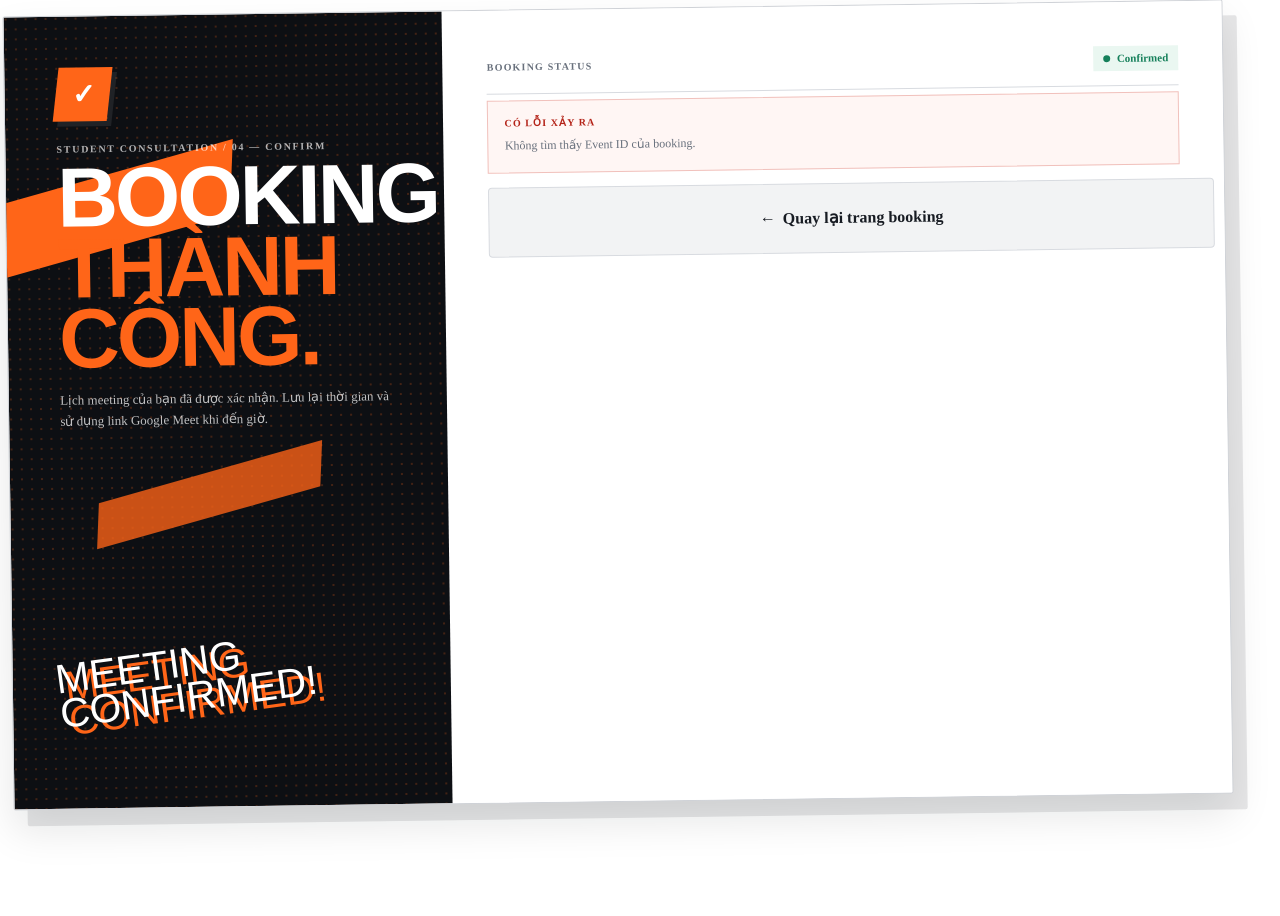
==== booking-success.html @ 271d8b50 "booking-success.html" ====
<!DOCTYPE html>
<html lang="vi">
<head>
  <meta charset="UTF-8">
  <meta name="viewport" content="width=device-width, initial-scale=1.0">
  <title>Booking thành công</title>
  <link rel="stylesheet" href="style_step5_visual_realignment.css">
  <style>
    .success-shell { min-height: 100vh; display:flex; align-items:flex-start; }
    .success-shell .container { width:min(1220px,100%); }
    .success-card-main { position:relative; display:grid; grid-template-columns:minmax(300px,.72fr) minmax(500px,1.28fr); overflow:hidden; border:1px solid #cfd2d7; border-radius:2px; background:#fff; box-shadow:14px 16px 0 rgba(13,15,19,.10),0 20px 40px rgba(13,15,19,.10); transform:rotate(-.8deg); }
    .success-card-main::before { display:none; }
    .success-hero { position:relative; min-height:690px; padding:clamp(34px,4vw,54px); background:radial-gradient(circle at 20% 20%, rgba(255,101,24,.22) 0 1px, transparent 1.5px) 0 0 / 10px 10px, #0d0f13; overflow:hidden; color:#fff; }
    .success-hero::before { content:""; position:absolute; left:-30px; top:160px; width:260px; height:72px; background:#ff6518; transform:rotate(-15deg) skewX(-18deg); box-shadow:120px 300px 0 -14px rgba(255,101,24,.78); }
    .success-hero::after { content:"MEETING\A CONFIRMED!"; position:absolute; left:44px; bottom:92px; white-space:pre; color:#fff; font-family:Impact,Haettenschweiler,"Arial Narrow Bold",Arial,sans-serif; font-size:clamp(30px,3.2vw,45px); line-height:.86; transform:rotate(-7deg); text-shadow:8px 8px 0 #ff6518; }
    .success-hero-inner { position:relative; z-index:3; max-width:420px; }
    .success-mark { width:54px; height:54px; display:grid; place-items:center; margin-bottom:22px; background:#ff6518; color:#fff; font-size:28px; font-weight:900; line-height:1; transform:skewX(-7deg); box-shadow:5px 5px 0 rgba(255,255,255,.08); }
    .success-mark span { transform:skewX(7deg); }
    .success-kicker { margin:0 0 8px; color:rgba(255,255,255,.68); font-size:10px; font-weight:800; letter-spacing:.17em; text-transform:uppercase; }
    .success-title { margin:0; max-width:8ch; color:#fff; font-family:Impact,Haettenschweiler,"Arial Narrow Bold",Arial,sans-serif; font-size:clamp(54px,7.2vw,84px); line-height:.84; font-weight:900; letter-spacing:-.035em; text-transform:uppercase; }
    .success-title strong { color:#ff6518; font-weight:inherit; }
    .success-subtitle { margin:16px 0 0; max-width:330px; color:rgba(255,255,255,.74); font-size:13px; line-height:1.6; }
    .success-body { padding:clamp(26px,4vw,44px); background:#fff; }
    .success-status-row { display:flex; align-items:center; justify-content:space-between; gap:14px; margin-bottom:6px; padding-bottom:14px; border-bottom:1px solid #d8dbe0; }
    .success-status-label { color:#68707c; font-size:10px; font-weight:800; letter-spacing:.12em; text-transform:uppercase; }
    .success-status-badge { display:inline-flex; align-items:center; gap:7px; padding:7px 10px; background:#eaf7f1; color:#16805b; font-size:11px; font-weight:800; line-height:1; }
    .success-status-badge::before { content:""; width:7px; height:7px; border-radius:50%; background:currentColor; }
    .success-grid { display:grid; grid-template-columns:repeat(2,minmax(0,1fr)); gap:10px; }
    .success-info-card { position:relative; min-width:0; padding:16px; border:1px solid #d9dce1; background:#fff; box-shadow:none; }
    .success-info-card::after { content:""; position:absolute; right:0; top:0; width:26px; height:3px; background:#ff6518; transform:skewX(-28deg); transform-origin:top right; }
    .success-info-card.wide { grid-column:1/-1; }
    .success-card-label { margin-bottom:8px; color:#68707c; font-size:10px; font-weight:800; letter-spacing:.11em; text-transform:uppercase; }
    .success-card-value { color:#101217; font-size:15px; font-weight:800; line-height:1.45; }
    .student-info { display:grid; gap:9px; line-height:1.5; }
    .student-info-row { display:grid; grid-template-columns:82px minmax(0,1fr); gap:10px; align-items:start; }
    .student-info-row span { color:#68707c; font-size:12px; }
    .student-info-row strong { min-width:0; color:#171b22; font-size:13px; font-weight:700; overflow-wrap:anywhere; }
    .meet-link-box { margin-top:10px; padding:11px 12px; background:#f2f3f4; border-left:4px solid #ff6518; }
    .meet-link-box a { display:block; color:#101217; font-size:12px; font-weight:700; line-height:1.5; overflow-wrap:anywhere; text-decoration:none; }
    .action-stack { display:grid; grid-template-columns:1.2fr .9fr; gap:8px; margin-top:12px; }
    .secondary-button { width:100%; min-height:44px; display:inline-flex; align-items:center; justify-content:center; gap:7px; padding:12px 16px; border:1px solid #d8dbe0; border-radius:4px; background:#f2f3f4; color:#171b22; font:inherit; font-weight:800; line-height:1.2; text-decoration:none; cursor:pointer; transition:160ms ease; }
    .secondary-button:hover { border-color:#b9c0c9; transform:translateY(-1px); }
    .secondary-button:active { transform:translateY(1px); }
    .button-icon { font-weight:900; }
    .reminder-text { color:#68707c; font-size:12px; line-height:1.65; }
    .loading-panel,.error-panel { margin-bottom:14px; padding:16px; border:1px solid #d8dbe0; background:#f2f3f4; }
    .loading-panel { display:flex; align-items:center; gap:12px; }
    .loading-dot { width:10px; height:10px; flex:0 0 auto; border-radius:50%; background:#ff6518; animation:successPulse 1000ms ease-in-out infinite; }
    @keyframes successPulse { 0%,100% { transform:scale(.75); opacity:.45; } 50% { transform:scale(1); opacity:1; } }
    .error-panel { border-color:#f1c1bc; background:#fff6f4; }
    .error-panel .success-card-label { color:#b42318; }
    .booking-id { margin-top:16px; color:#68707c; font-family:monospace; font-size:10px; line-height:1.5; overflow-wrap:anywhere; }
    .back-link { margin-top:14px; }
    .hidden { display:none !important; }
    @media(max-width:980px){ .success-card-main{grid-template-columns:1fr;transform:none}.success-hero{min-height:300px}.success-hero::after{left:auto;right:34px;bottom:48px} }
    @media(max-width:640px){ .success-hero{min-height:300px;padding:24px}.success-title{font-size:clamp(48px,14vw,66px)}.success-hero::after{left:28px;right:auto;bottom:40px;font-size:27px}.success-body{padding:18px 16px}.success-grid{grid-template-columns:1fr}.success-info-card.wide{grid-column:auto}.action-stack{grid-template-columns:1fr}.student-info-row{grid-template-columns:72px minmax(0,1fr)} }
    @media(prefers-reduced-motion:reduce){.loading-dot,.secondary-button{animation:none;transition:none}}
  </style>
</head>
<body>
  <div class="app success-shell">
    <div class="container">
      <section class="success-card-main">
        <header class="success-hero">
          <div class="success-hero-inner">
            <div class="success-mark" aria-hidden="true"><span>✓</span></div>
            <p class="success-kicker">Student Consultation / 04 — CONFIRM</p>
            <h1 class="success-title">Booking <strong>thành công.</strong></h1>
            <p class="success-subtitle">Lịch meeting của bạn đã được xác nhận. Lưu lại thời gian và sử dụng link Google Meet khi đến giờ.</p>
          </div>
        </header>
        <div class="success-body">
          <div class="success-status-row">
            <div class="success-status-label">Booking Status</div>
            <div class="success-status-badge">Confirmed</div>
          </div>
          <div id="loadingState" class="loading-panel">
            <div class="loading-dot" aria-hidden="true"></div>
            <div><div class="success-card-label">Booking</div><div class="success-card-value">Đang tải thông tin...</div></div>
          </div>
          <div id="bookingContent" class="success-grid hidden">
            <div class="success-info-card wide">
              <div class="success-card-label">01 — Lịch meeting</div>
              <div id="bookingSlot" class="success-card-value">—</div>
            </div>
            <div class="success-info-card">
              <div class="success-card-label">02 — Thông tin sinh viên</div>
              <div class="student-info">
                <div class="student-info-row"><span>Họ và tên</span><strong id="studentName"></strong></div>
                <div class="student-info-row"><span>MSSV</span><strong id="studentMssv"></strong></div>
                <div class="student-info-row"><span>Nội dung</span><strong id="studentTopic"></strong></div>
              </div>
            </div>
            <div id="meetSummary" class="success-info-card">
              <div class="success-card-label">03 — Google Meet</div>
              <div class="meet-link-box"><a id="meetLink" href="#" target="_blank" rel="noopener noreferrer">Đang tải...</a></div>
              <div class="action-stack">
                <a id="joinMeetButton" href="#" target="_blank" rel="noopener noreferrer" class="confirm-button" style="text-decoration:none;"><span class="button-icon">↗</span>Join Google Meet</a>
                <button id="copyMeetButton" type="button" class="secondary-button"><span class="button-icon">⧉</span>Copy Meet Link</button>
              </div>
            </div>
            <div id="calendarSummary" class="success-info-card wide">
              <div class="success-card-label">04 — Google Calendar</div>
              <div class="reminder-text">Thêm lịch vào Google Calendar để dễ kiểm tra lại thời gian meeting.</div>
              <div class="action-stack">
                <a id="addCalendarButton" href="#" target="_blank" rel="noopener noreferrer" class="confirm-button" style="text-decoration:none;"><span class="button-icon">+</span>Add to Google Calendar</a>
                <a id="openCalendarButton" href="#" target="_blank" rel="noopener noreferrer" class="secondary-button"><span class="button-icon">↗</span>Open Calendar Event</a>
              </div>
            </div>
            <div id="reminderSummary" class="success-info-card wide">
              <div class="success-card-label">05 — Lưu ý</div>
              <div class="reminder-text">Bạn không cần tham gia Google Meet ngay lúc này. Hãy lưu lại link Meet và sử dụng link này khi đến giờ meeting.</div>
            </div>
            <div id="bookingIdText" class="booking-id"></div>
          </div>
          <div id="errorSummary" class="error-panel hidden">
            <div class="success-card-label">Có lỗi xảy ra</div>
            <div id="errorMessage" class="reminder-text">Không thể tải thông tin booking.</div>
          </div>
          <div class="back-link"><a href="./" class="secondary-button"><span class="button-icon">←</span>Quay lại trang booking</a></div>
        </div>
      </section>
    </div>
  </div>

  <script>

    /* =====================================================
       CONFIG
       ===================================================== */

    const API_URL =
      'https://script.google.com/macros/s/AKfycbwDbTkT5KzUkp9tglbKZV9uu0iyZzepXNM6LFQR53ieEiGIY-IdP8yYOUMmxkbWn6EF/exec';


    /* =====================================================
       DOM
       ===================================================== */

    const loadingState =
      document.getElementById(
        'loadingState'
      );

    const bookingContent =
      document.getElementById(
        'bookingContent'
      );

    const bookingSlot =
      document.getElementById(
        'bookingSlot'
      );

    const studentName =
      document.getElementById(
        'studentName'
      );

    const studentMssv =
      document.getElementById(
        'studentMssv'
      );

    const studentTopic =
      document.getElementById(
        'studentTopic'
      );

    const meetSummary =
      document.getElementById(
        'meetSummary'
      );

    const meetLink =
      document.getElementById(
        'meetLink'
      );

    const joinMeetButton =
      document.getElementById(
        'joinMeetButton'
      );

    const copyMeetButton =
      document.getElementById(
        'copyMeetButton'
      );

    const calendarSummary =
      document.getElementById(
        'calendarSummary'
      );

    const addCalendarButton =
      document.getElementById(
        'addCalendarButton'
      );

    const openCalendarButton =
      document.getElementById(
        'openCalendarButton'
      );

    const reminderSummary =
      document.getElementById(
        'reminderSummary'
      );

    const bookingIdText =
      document.getElementById(
        'bookingIdText'
      );

    const errorSummary =
      document.getElementById(
        'errorSummary'
      );

    const errorMessage =
      document.getElementById(
        'errorMessage'
      );


    /* =====================================================
       URL PARAMS
       ===================================================== */

    const params =
      new URLSearchParams(
        window.location.search
      );

    const status =
      params.get('status');

    const eventId =
      params.get('eventId');


    /* =====================================================
       CALENDAR URL
       ===================================================== */

    function createCalendarDateRange(
      dateString,
      timeString
    ) {

      const timeMatch =
        String(timeString || '').match(
          /(\d{1,2}):(\d{2})\s*[–-]\s*(\d{1,2}):(\d{2})/
        );


      if (
        !dateString ||
        !timeMatch
      ) {

        return '';

      }


      const startHour =
        String(
          timeMatch[1]
        ).padStart(2, '0');

      const startMinute =
        String(
          timeMatch[2]
        ).padStart(2, '0');

      const endHour =
        String(
          timeMatch[3]
        ).padStart(2, '0');

      const endMinute =
        String(
          timeMatch[4]
        ).padStart(2, '0');

      const date =
        String(dateString)
          .replace(
            /-/g,
            ''
          );


      return (
        date +
        'T' +
        startHour +
        startMinute +
        '00/' +
        date +
        'T' +
        endHour +
        endMinute +
        '00'
      );

    }


    function createGoogleCalendarUrl(
      data
    ) {

      const dateRange =
        createCalendarDateRange(
          data.date,
          data.time
        );


      if (!dateRange) {

        return '';

      }


      const details =
        [
          `Sinh viên: ${data.student || ''}`,
          `MSSV: ${data.mssv || ''}`,
          `Nội dung: ${data.topic || ''}`,
          '',
          `Google Meet: ${data.meetLink || ''}`
        ].join('\n');


      const calendarParams =
        new URLSearchParams({

          action:
            'TEMPLATE',

          text:
            `Student Meeting – ${data.student || ''}`,

          dates:
            dateRange,

          details:
            details,

          ctz:
            'Asia/Ho_Chi_Minh'

        });


      return (
        'https://calendar.google.com/calendar/render?' +
        calendarParams.toString()
      );

    }


    /* =====================================================
       ERROR
       ===================================================== */

    function showError(
      message
    ) {

      loadingState.classList.add(
        'hidden'
      );

      bookingContent.classList.add(
        'hidden'
      );

      errorSummary.classList.remove(
        'hidden'
      );

      errorMessage.textContent =
        message ||
        'Không thể tải thông tin booking.';

    }


    /* =====================================================
       COPY LINK
       ===================================================== */

    copyMeetButton.addEventListener(
      'click',
      async function () {

        const url =
          meetLink.href;


        if (
          !url ||
          url === '#'
        ) {

          return;

        }


        try {

          await navigator.clipboard.writeText(
            url
          );

        } catch (error) {

          const tempInput =
            document.createElement(
              'textarea'
            );

          tempInput.value =
            url;

          document.body.appendChild(
            tempInput
          );

          tempInput.select();

          document.execCommand(
            'copy'
          );

          tempInput.remove();

        }


        copyMeetButton.innerHTML =
          '<span class="button-icon">✓</span> Copied';


        setTimeout(
          function () {

            copyMeetButton.innerHTML =
              '<span class="button-icon">⧉</span> Copy Meet Link';

          },
          1800
        );

      }
    );


    /* =====================================================
       API CALLBACK
       ===================================================== */

    window.handleBooking =
      function (data) {

        if (
          !data ||
          !data.success
        ) {

          showError(
            data &&
            data.error
              ? data.error
              : 'Không tìm thấy booking.'
          );

          return;

        }


        /* -------------------------------------------------
           BOOKING
           ------------------------------------------------- */

        bookingSlot.textContent =
          `${data.displayDate} — ${data.time}`;


        /* -------------------------------------------------
           STUDENT
           ------------------------------------------------- */

        studentName.textContent =
          data.student || '—';

        studentMssv.textContent =
          data.mssv || '—';

        studentTopic.textContent =
          data.topic ||
          'Chưa cung cấp';


        /* -------------------------------------------------
           BOOKING ID
           ------------------------------------------------- */

        if (data.eventId) {

          bookingIdText.textContent =
            `Event ID: ${data.eventId}`;

        }


        /* -------------------------------------------------
           MEET
           ------------------------------------------------- */

        if (data.meetLink) {

          meetLink.href =
            data.meetLink;

          meetLink.textContent =
            data.meetLink;

          joinMeetButton.href =
            data.meetLink;

          meetSummary.classList.remove(
            'hidden'
          );

        } else {

          meetSummary.classList.add(
            'hidden'
          );

        }


        /* -------------------------------------------------
           CALENDAR
           ------------------------------------------------- */

        const addCalendarUrl =
          createGoogleCalendarUrl(
            data
          );


        if (addCalendarUrl) {

          addCalendarButton.href =
            addCalendarUrl;

        } else {

          addCalendarButton.classList.add(
            'hidden'
          );

        }


        if (data.calendarLink) {

          openCalendarButton.href =
            data.calendarLink;

        } else {

          openCalendarButton.classList.add(
            'hidden'
          );

        }


        /* -------------------------------------------------
           SHOW CONTENT
           ------------------------------------------------- */

        loadingState.classList.add(
          'hidden'
        );

        bookingContent.classList.remove(
          'hidden'
        );

        reminderSummary.classList.remove(
          'hidden'
        );

      };


    /* =====================================================
       LOAD BOOKING
       ===================================================== */

    function loadBooking() {

      if (
        status === 'error'
      ) {

        showError(
          params.get('message') ||
          'Booking không thành công.'
        );

        return;

      }


      if (!eventId) {

        showError(
          'Không tìm thấy Event ID của booking.'
        );

        return;

      }


      const script =
        document.createElement(
          'script'
        );


      const callbackName =
        'handleBooking';


      script.src =
        API_URL +
        '?action=booking' +
        '&eventId=' +
        encodeURIComponent(
          eventId
        ) +
        '&callback=' +
        callbackName +
        '&t=' +
        Date.now();


      script.onerror =
        function () {

          showError(
            'Không thể kết nối tới hệ thống booking.'
          );

        };


      document.body.appendChild(
        script
      );

    }


    /* =====================================================
       START
       ===================================================== */

    loadBooking();

  </script>

</body>


</body>
</html>
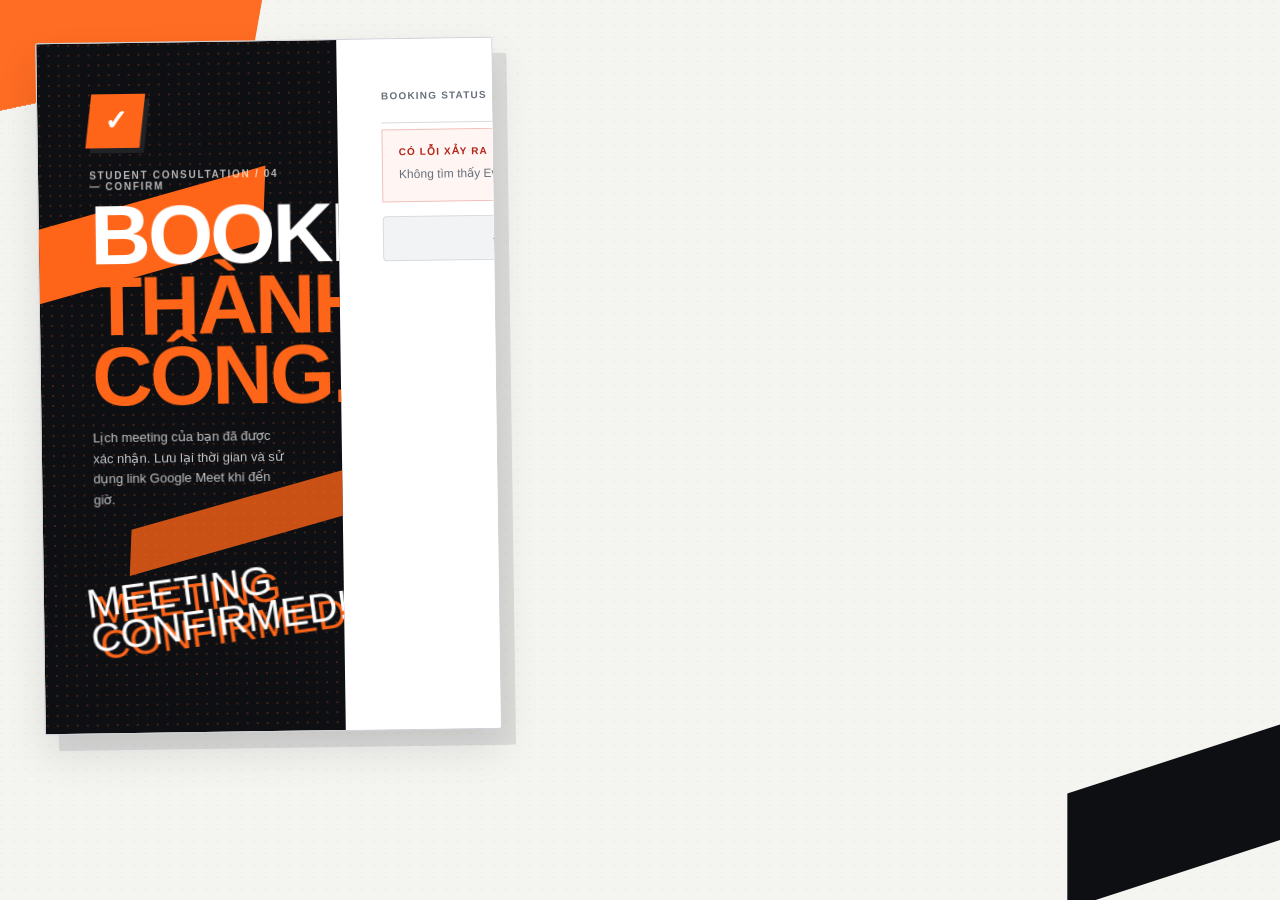
==== commit cc8ad98f: "booking-success.html" ====
--- a/booking-success.html
+++ b/booking-success.html
@@ -4,7 +4,7 @@
   <meta charset="UTF-8">
   <meta name="viewport" content="width=device-width, initial-scale=1.0">
   <title>Booking thành công</title>
-  <link rel="stylesheet" href="style_step5_visual_realignment.css">
+  <link rel="stylesheet" href="./css/style.css">
   <style>
     .success-shell { min-height: 100vh; display:flex; align-items:flex-start; }
     .success-shell .container { width:min(1220px,100%); }
--- a/css/style.css
+++ b/css/style.css
@@ -0,0 +1,2483 @@
+* {
+  box-sizing: border-box;
+}
+
+:root {
+  --bg: #f4f4f1;
+  --surface: #ffffff;
+  --surface-soft: #f0f1f2;
+  --text: #171b22;
+  --text-strong: #111318;
+  --muted: #68707c;
+  --border: #dfe3e8;
+  --border-strong: #b9c0c9;
+  --primary: #f36f21;
+  --primary-dark: #d95b12;
+  --primary-soft: #fff1e7;
+  --success: #16805b;
+  --danger: #b42318;
+  --radius-sm: 8px;
+  --radius-md: 12px;
+  --radius-lg: 16px;
+  --shadow-sm: 0 2px 10px rgba(17, 19, 24, 0.05);
+}
+
+html {
+  min-width: 320px;
+  scroll-behavior: smooth;
+}
+
+body {
+  margin: 0;
+  min-width: 320px;
+  font-family: Arial, Helvetica, sans-serif;
+  background: var(--bg);
+  color: var(--text);
+  -webkit-font-smoothing: antialiased;
+  text-rendering: optimizeLegibility;
+}
+
+button,
+input,
+textarea {
+  font: inherit;
+}
+
+button,
+a {
+  -webkit-tap-highlight-color: transparent;
+}
+
+.app {
+  min-height: 100vh;
+  padding: clamp(28px, 5vw, 56px) 20px;
+}
+
+.container {
+  width: min(760px, 100%);
+  margin: 0 auto;
+}
+
+.header {
+  margin-bottom: 28px;
+}
+
+.eyebrow {
+  display: inline-flex;
+  align-items: center;
+  gap: 8px;
+  margin-bottom: 8px;
+  font-size: 11px;
+  font-weight: 800;
+  letter-spacing: 0.14em;
+  line-height: 1.2;
+  text-transform: uppercase;
+  color: var(--muted);
+}
+
+.eyebrow::before {
+  content: "";
+  width: 7px;
+  height: 7px;
+  display: inline-block;
+  background: var(--primary);
+}
+
+.title {
+  margin: 0;
+  max-width: 12ch;
+  font-size: clamp(32px, 5vw, 48px);
+  line-height: 0.98;
+  font-weight: 850;
+  letter-spacing: -0.035em;
+  color: var(--text-strong);
+}
+
+.subtitle {
+  margin: 12px 0 0;
+  max-width: 680px;
+  color: var(--muted);
+  font-size: clamp(14px, 2vw, 16px);
+  line-height: 1.55;
+}
+
+.loading,
+.error,
+.empty {
+  color: var(--muted);
+}
+
+#status:not(.hidden) {
+  margin-bottom: 14px;
+  font-size: 14px;
+  font-weight: 650;
+}
+
+#error,
+.error {
+  color: var(--danger);
+}
+
+.section {
+  position: relative;
+  background: var(--surface);
+  border: 1px solid var(--border);
+  border-radius: var(--radius-lg);
+  padding: clamp(18px, 3vw, 24px);
+  margin-bottom: 14px;
+  box-shadow: var(--shadow-sm);
+  overflow: hidden;
+}
+
+.section::after {
+  content: "";
+  position: absolute;
+  top: 0;
+  right: 0;
+  width: 54px;
+  height: 4px;
+  background: var(--primary);
+  transform: skewX(-28deg);
+  transform-origin: top right;
+}
+
+.section-label {
+  margin-bottom: 14px;
+  font-size: 12px;
+  font-weight: 800;
+  line-height: 1.2;
+  text-transform: uppercase;
+  letter-spacing: 0.1em;
+  color: var(--text-strong);
+}
+
+.options {
+  display: flex;
+  flex-wrap: wrap;
+  gap: 8px;
+}
+
+.option {
+  min-height: 44px;
+  border: 1px solid var(--border);
+  background: var(--surface);
+  color: var(--text);
+  border-radius: var(--radius-sm);
+  padding: 10px 14px;
+  cursor: pointer;
+  font-size: 14px;
+  font-weight: 650;
+  line-height: 1.2;
+  transition: 160ms ease;
+}
+
+.option:hover:not(:disabled),
+.date-card:hover,
+.time-card:hover {
+  border-color: var(--primary);
+  transform: translateY(-1px);
+}
+
+.option.active,
+.date-card.active {
+  background: var(--primary);
+  color: #fff;
+  border-color: var(--primary);
+  box-shadow: 3px 3px 0 rgba(17, 19, 24, 0.18);
+}
+
+.option.active:hover,
+.date-card.active:hover {
+  background: var(--primary-dark);
+  color: #fff;
+}
+
+.option:disabled {
+  opacity: 0.35;
+  cursor: not-allowed;
+}
+
+.dates {
+  display: grid;
+  grid-template-columns: repeat(auto-fit, minmax(92px, 1fr));
+  gap: 8px;
+}
+
+.date-card {
+  min-height: 88px;
+  width: 100%;
+  border: 1px solid var(--border);
+  background: var(--surface);
+  color: var(--text);
+  border-radius: var(--radius-md);
+  padding: 13px 10px;
+  cursor: pointer;
+  text-align: center;
+  transition: 160ms ease;
+}
+
+.date-number {
+  font-size: 24px;
+  font-weight: 850;
+  line-height: 1;
+}
+
+.date-month {
+  margin-top: 6px;
+  font-size: 11px;
+  line-height: 1.2;
+  opacity: 0.72;
+}
+
+.times {
+  display: grid;
+  gap: 8px;
+}
+
+.time-card {
+  width: 100%;
+  min-height: 70px;
+  display: flex;
+  align-items: center;
+  justify-content: space-between;
+  gap: 16px;
+  text-align: left;
+  border: 1px solid var(--border);
+  background: var(--surface);
+  color: var(--text);
+  border-radius: var(--radius-md);
+  padding: 14px 16px;
+  cursor: pointer;
+  transition: 160ms ease;
+}
+
+.time-card.active {
+  border-color: var(--primary);
+  background: var(--primary-soft);
+  box-shadow: inset 4px 0 0 var(--primary);
+}
+
+.time-label {
+  font-size: 15px;
+  font-weight: 800;
+}
+
+.time-status {
+  margin-top: 4px;
+  font-size: 12px;
+  color: var(--success);
+  font-weight: 650;
+}
+
+.time-card.active .time-status {
+  color: var(--primary-dark);
+}
+
+.summary {
+  position: relative;
+  background: var(--surface-soft);
+  border: 1px solid transparent;
+  border-radius: var(--radius-md);
+  padding: 14px 16px;
+  margin-bottom: 10px;
+}
+
+.summary:last-child {
+  margin-bottom: 0;
+}
+
+.summary-title {
+  margin-bottom: 5px;
+  font-size: 11px;
+  font-weight: 750;
+  letter-spacing: 0.06em;
+  text-transform: uppercase;
+  color: var(--muted);
+}
+
+.summary-value {
+  font-weight: 800;
+  color: var(--text-strong);
+}
+
+.form-group {
+  margin-bottom: 18px;
+}
+
+.form-group:last-child {
+  margin-bottom: 0;
+}
+
+.form-group label {
+  display: block;
+  margin-bottom: 8px;
+  font-size: 13px;
+  font-weight: 750;
+  color: var(--text-strong);
+}
+
+.form-group input,
+.form-group textarea {
+  width: 100%;
+  border: 1px solid var(--border);
+  background: #fff;
+  color: var(--text);
+  border-radius: var(--radius-md);
+  padding: 13px 14px;
+  font: inherit;
+  line-height: 1.45;
+  outline: none;
+  transition: 160ms ease;
+}
+
+.form-group input:hover,
+.form-group textarea:hover {
+  border-color: var(--border-strong);
+}
+
+.form-group input:focus,
+.form-group textarea:focus {
+  border-color: var(--primary);
+  box-shadow: 0 0 0 3px rgba(243, 111, 33, 0.12);
+}
+
+.form-group input::placeholder,
+.form-group textarea::placeholder {
+  color: #9aa1ac;
+}
+
+.form-group textarea {
+  resize: vertical;
+  min-height: 110px;
+}
+
+.field-error {
+  min-height: 18px;
+  margin-top: 5px;
+  font-size: 12px;
+  line-height: 1.4;
+  color: var(--danger);
+}
+
+.confirm-button {
+  width: 100%;
+  min-height: 48px;
+  display: inline-flex;
+  align-items: center;
+  justify-content: center;
+  gap: 8px;
+  border: 0;
+  border-radius: var(--radius-sm);
+  padding: 13px 18px;
+  background: var(--primary);
+  color: #fff;
+  font-weight: 800;
+  line-height: 1.2;
+  cursor: pointer;
+  box-shadow: 3px 3px 0 rgba(17, 19, 24, 0.18);
+  transition: 160ms ease;
+}
+
+.confirm-button:hover:not(:disabled) {
+  background: var(--primary-dark);
+  transform: translate(-1px, -1px);
+  box-shadow: 5px 5px 0 rgba(17, 19, 24, 0.18);
+}
+
+.confirm-button:active:not(:disabled) {
+  transform: translate(1px, 1px);
+  box-shadow: 1px 1px 0 rgba(17, 19, 24, 0.18);
+}
+
+.confirm-button:disabled {
+  opacity: 0.38;
+  cursor: not-allowed;
+  box-shadow: none;
+}
+
+.form-message {
+  margin-top: 10px;
+  font-size: 12px;
+  line-height: 1.5;
+  color: var(--muted);
+}
+
+.hidden {
+  display: none !important;
+}
+
+.option:focus-visible,
+.date-card:focus-visible,
+.time-card:focus-visible,
+.confirm-button:focus-visible {
+  outline: 3px solid rgba(243, 111, 33, 0.24);
+  outline-offset: 2px;
+}
+
+@media (max-width: 760px) {
+  .app {
+    padding: 28px 16px 40px;
+  }
+
+  .container {
+    width: min(100%, 680px);
+  }
+
+  .header {
+    margin-bottom: 22px;
+  }
+
+  .section::after {
+    width: 42px;
+  }
+
+  .options {
+    gap: 7px;
+  }
+
+  .option {
+    min-height: 42px;
+    padding: 10px 13px;
+  }
+}
+
+@media (max-width: 600px) {
+  .app {
+    padding: 22px 12px 32px;
+  }
+
+  .header {
+    margin-bottom: 18px;
+  }
+
+  .eyebrow {
+    font-size: 10px;
+    letter-spacing: 0.12em;
+  }
+
+  .title {
+    max-width: 11ch;
+    font-size: clamp(30px, 10vw, 38px);
+    line-height: 0.96;
+  }
+
+  .subtitle {
+    margin-top: 10px;
+    font-size: 14px;
+  }
+
+  .section {
+    padding: 16px;
+    border-radius: 14px;
+  }
+
+  .section-label {
+    margin-bottom: 12px;
+    font-size: 11px;
+  }
+
+  .option {
+    min-height: 42px;
+    padding: 10px 12px;
+    font-size: 13px;
+  }
+
+  .dates {
+    grid-template-columns: repeat(auto-fit, minmax(82px, 1fr));
+    gap: 7px;
+  }
+
+  .date-card {
+    min-height: 82px;
+    padding: 12px 8px;
+  }
+
+  .date-number {
+    font-size: 22px;
+  }
+
+  .time-card {
+    min-height: 66px;
+    padding: 13px 14px;
+  }
+
+  .time-label {
+    font-size: 14px;
+  }
+
+  .time-status {
+    font-size: 11px;
+  }
+
+  .summary {
+    padding: 13px 14px;
+  }
+
+  .form-group {
+    margin-bottom: 16px;
+  }
+
+  .form-group input,
+  .form-group textarea {
+    padding: 12px 13px;
+    font-size: 14px;
+  }
+
+  .confirm-button {
+    min-height: 46px;
+    padding: 12px 14px;
+    font-size: 14px;
+  }
+}
+
+@media (max-width: 380px) {
+  .app {
+    padding: 18px 10px 28px;
+  }
+
+  .section {
+    padding: 14px;
+  }
+
+  .option {
+    width: 100%;
+    min-width: 0;
+  }
+
+  .dates {
+    grid-template-columns: repeat(2, minmax(0, 1fr));
+  }
+
+  .title {
+    font-size: 31px;
+  }
+}
+
+@media (prefers-reduced-motion: reduce) {
+  *,
+  *::before,
+  *::after {
+    scroll-behavior: auto !important;
+    transition: none !important;
+  }
+}
+
+
+/* =========================================================
+   STEP 2 — INDEX PAGE LAYOUT
+   ========================================================= */
+
+.header {
+  position: relative;
+  display: flex;
+  flex-direction: column;
+  justify-content: space-between;
+  min-height: 250px;
+  margin-bottom: 14px;
+  padding: clamp(26px, 5vw, 42px);
+  border-radius: var(--radius-lg);
+  background: #111318;
+  color: #ffffff;
+  overflow: hidden;
+  box-shadow: var(--shadow-sm);
+}
+
+.header::before {
+  content: "";
+  position: absolute;
+  inset: auto -40px -70px auto;
+  width: 240px;
+  height: 180px;
+  background: var(--primary);
+  clip-path: polygon(35% 0, 100% 0, 100% 100%, 0 100%);
+  opacity: 0.96;
+}
+
+.header::after {
+  content: "";
+  position: absolute;
+  top: 18px;
+  right: 18px;
+  width: 80px;
+  height: 8px;
+  background: var(--primary);
+  transform: skewX(-28deg);
+}
+
+.header-main,
+.header-meta {
+  position: relative;
+  z-index: 1;
+}
+
+.header .eyebrow {
+  color: #b8bec8;
+}
+
+.header .eyebrow::before {
+  background: var(--primary);
+}
+
+.header .title {
+  max-width: 8ch;
+  margin-top: 8px;
+  color: #ffffff;
+  font-size: clamp(46px, 8vw, 80px);
+  line-height: 0.88;
+  letter-spacing: -0.05em;
+  text-transform: uppercase;
+}
+
+.header .title span {
+  color: var(--primary);
+}
+
+.header .subtitle {
+  max-width: 610px;
+  margin-top: 18px;
+  color: #d9dde3;
+}
+
+.header-meta {
+  display: flex;
+  flex-wrap: wrap;
+  gap: 8px 18px;
+  margin-top: 26px;
+  padding-top: 15px;
+  border-top: 1px solid rgba(255, 255, 255, 0.16);
+  color: #9ea5b0;
+  font-size: 10px;
+  font-weight: 800;
+  letter-spacing: 0.11em;
+}
+
+.status-bar {
+  min-height: 28px;
+  display: flex;
+  align-items: center;
+  margin: 0 2px 12px;
+  padding: 0 2px;
+}
+
+.status-message {
+  color: var(--muted);
+  font-size: 12px;
+  font-weight: 650;
+}
+
+.booking-flow {
+  display: grid;
+  gap: 12px;
+}
+
+.section {
+  margin-bottom: 0;
+}
+
+.section-heading {
+  display: flex;
+  align-items: flex-start;
+  gap: 13px;
+  margin-bottom: 17px;
+}
+
+.section-number {
+  flex: 0 0 auto;
+  min-width: 46px;
+  height: 46px;
+  display: inline-flex;
+  align-items: center;
+  justify-content: center;
+  background: #111318;
+  color: var(--primary);
+  font-size: 14px;
+  font-weight: 900;
+  line-height: 1;
+  border-radius: 6px;
+}
+
+.section-label {
+  margin-bottom: 3px;
+}
+
+.section-helper {
+  color: var(--muted);
+  font-size: 12px;
+  line-height: 1.45;
+}
+
+.summary-section {
+  background: #111318;
+  border-color: #111318;
+  color: #ffffff;
+}
+
+.summary-section .section-number {
+  background: var(--primary);
+  color: #ffffff;
+}
+
+.summary-section .section-label,
+.summary-section .section-helper {
+  color: #ffffff;
+}
+
+.summary-section .section-helper {
+  opacity: 0.7;
+}
+
+.summary-highlight {
+  background: #23262d;
+  color: #ffffff;
+  border-color: rgba(255, 255, 255, 0.08);
+}
+
+.summary-highlight .summary-title {
+  color: #aab0ba;
+}
+
+.summary-highlight .summary-value {
+  color: #ffffff;
+}
+
+.form-group + .form-group {
+  margin-top: 2px;
+}
+
+.confirm-button span {
+  font-size: 18px;
+  line-height: 1;
+}
+
+.page-footer {
+  display: flex;
+  align-items: center;
+  justify-content: space-between;
+  gap: 12px;
+  padding: 14px 2px 0;
+  color: #8c939d;
+  font-size: 10px;
+  font-weight: 750;
+  letter-spacing: 0.08em;
+  text-transform: uppercase;
+}
+
+@media (min-width: 900px) {
+
+  .app {
+    padding:
+      clamp(38px, 5vw, 64px)
+      24px;
+  }
+
+  .container {
+    width:
+      min(880px, 100%);
+  }
+
+  .booking-flow {
+    gap: 14px;
+  }
+
+  .section {
+    padding:
+      26px 28px;
+  }
+
+}
+
+@media (max-width: 600px) {
+
+  .header {
+    min-height: 220px;
+    padding: 22px 20px 20px;
+  }
+
+  .header::before {
+    width: 150px;
+    height: 120px;
+    right: -30px;
+    bottom: -48px;
+  }
+
+  .header::after {
+    top: 14px;
+    right: 14px;
+    width: 52px;
+    height: 6px;
+  }
+
+  .header .title {
+    font-size: clamp(44px, 15vw, 60px);
+  }
+
+  .header .subtitle {
+    max-width: 92%;
+    margin-top: 14px;
+  }
+
+  .header-meta {
+    gap: 7px 12px;
+    margin-top: 20px;
+    padding-top: 12px;
+    font-size: 8px;
+  }
+
+  .status-bar {
+    margin-bottom: 10px;
+  }
+
+  .section-heading {
+    gap: 10px;
+    margin-bottom: 14px;
+  }
+
+  .section-number {
+    min-width: 40px;
+    height: 40px;
+    font-size: 12px;
+  }
+
+  .section-helper {
+    font-size: 11px;
+  }
+
+  .page-footer {
+    flex-direction: column;
+    align-items: flex-start;
+    padding-top: 10px;
+  }
+
+}
+
+@media (max-width: 380px) {
+
+  .header {
+    padding:
+      20px 16px;
+  }
+
+  .header .title {
+    font-size: 43px;
+  }
+
+  .section-heading {
+    gap: 8px;
+  }
+
+  .section-number {
+    min-width: 36px;
+    height: 36px;
+  }
+
+}
+
+/* =========================================================
+   STEP 3 — COMPONENT POLISH
+   Keep HTML + JS structure unchanged.
+   ========================================================= */
+
+:root {
+  --shadow-card: 0 2px 0 rgba(17, 19, 24, 0.05), 0 10px 24px rgba(17, 19, 24, 0.04);
+  --shadow-active: 4px 4px 0 rgba(17, 19, 24, 0.16);
+  --shadow-button: 4px 4px 0 #111318;
+}
+
+/* ---------- STATUS ---------- */
+
+.status-bar {
+  min-height: 32px;
+}
+
+#status:not(.hidden) {
+  display: inline-flex;
+  align-items: center;
+  min-height: 28px;
+  padding: 5px 10px;
+  border: 1px solid var(--border);
+  border-radius: 999px;
+  background: var(--surface);
+  color: var(--muted);
+  font-size: 11px;
+  font-weight: 800;
+  letter-spacing: 0.02em;
+}
+
+#status:not(.hidden)::before {
+  content: "";
+  width: 6px;
+  height: 6px;
+  margin-right: 7px;
+  border-radius: 50%;
+  background: var(--primary);
+  box-shadow: 0 0 0 3px var(--primary-soft);
+}
+
+#error:not(.hidden) {
+  display: inline-flex;
+  align-items: center;
+  min-height: 28px;
+  margin-left: 8px;
+  padding: 5px 10px;
+  border: 1px solid rgba(180, 35, 24, 0.20);
+  border-radius: 999px;
+  background: #fff5f4;
+  font-size: 11px;
+  font-weight: 750;
+}
+
+/* ---------- SECTION ---------- */
+
+.section {
+  box-shadow: var(--shadow-card);
+  transition: border-color 180ms ease, box-shadow 180ms ease, transform 180ms ease;
+}
+
+.section:hover {
+  border-color: #d5d9de;
+}
+
+.section::after {
+  width: 62px;
+  height: 5px;
+}
+
+.section-heading {
+  position: relative;
+}
+
+.section-number {
+  position: relative;
+  border-radius: 4px;
+  box-shadow: 3px 3px 0 rgba(17, 19, 24, 0.10);
+}
+
+.section-number::after {
+  content: "";
+  position: absolute;
+  right: -4px;
+  bottom: -4px;
+  width: 8px;
+  height: 8px;
+  background: var(--primary);
+  clip-path: polygon(100% 0, 100% 100%, 0 100%);
+}
+
+.summary-section .section-number::after {
+  background: #ffffff;
+}
+
+.section-label {
+  letter-spacing: 0.12em;
+}
+
+.section-helper {
+  max-width: 560px;
+}
+
+/* ---------- MONTH / WEEKDAY OPTIONS ---------- */
+
+.options {
+  gap: 9px;
+}
+
+.option {
+  position: relative;
+  overflow: hidden;
+  border-color: #d8dde2;
+  background: linear-gradient(180deg, #ffffff 0%, #fbfbfb 100%);
+  border-radius: 7px;
+  box-shadow: 0 1px 0 rgba(17, 19, 24, 0.03);
+  letter-spacing: 0.01em;
+}
+
+.option::before {
+  content: "";
+  position: absolute;
+  left: 0;
+  top: 0;
+  bottom: 0;
+  width: 0;
+  background: var(--primary);
+  transition: width 150ms ease;
+}
+
+.option:hover:not(:disabled) {
+  border-color: var(--primary);
+  background: var(--primary-soft);
+  transform: translate(-1px, -1px);
+  box-shadow: 2px 2px 0 rgba(17, 19, 24, 0.10);
+}
+
+.option:hover:not(:disabled)::before {
+  width: 3px;
+}
+
+.option.active {
+  position: relative;
+  background: var(--primary);
+  border-color: var(--primary);
+  color: #ffffff;
+  box-shadow: var(--shadow-active);
+  transform: translate(-1px, -1px);
+}
+
+.option.active::before {
+  width: 4px;
+  background: #ffffff;
+}
+
+.option.active::after {
+  content: "✓";
+  position: absolute;
+  top: 50%;
+  right: 9px;
+  transform: translateY(-50%);
+  font-size: 11px;
+  font-weight: 900;
+  opacity: 0.9;
+}
+
+.option.active:hover {
+  background: var(--primary-dark);
+  transform: translate(-1px, -1px);
+}
+
+/* ---------- DATE CARDS ---------- */
+
+.dates {
+  grid-template-columns: repeat(auto-fit, minmax(104px, 1fr));
+  gap: 9px;
+}
+
+.date-card {
+  position: relative;
+  overflow: hidden;
+  min-height: 94px;
+  border-color: #d8dde2;
+  border-radius: 8px;
+  background: linear-gradient(180deg, #ffffff 0%, #fafafa 100%);
+  box-shadow: 0 1px 0 rgba(17, 19, 24, 0.03);
+}
+
+.date-card::before {
+  content: "";
+  position: absolute;
+  top: 0;
+  left: 0;
+  width: 5px;
+  height: 0;
+  background: var(--primary);
+  transition: height 160ms ease;
+}
+
+.date-card:hover {
+  border-color: var(--primary);
+  background: var(--primary-soft);
+  transform: translate(-1px, -1px);
+  box-shadow: 2px 2px 0 rgba(17, 19, 24, 0.10);
+}
+
+.date-card:hover::before {
+  height: 100%;
+}
+
+.date-card.active {
+  background: var(--primary);
+  border-color: var(--primary);
+  color: #ffffff;
+  box-shadow: var(--shadow-active);
+  transform: translate(-1px, -1px);
+}
+
+.date-card.active::before {
+  height: 100%;
+  background: #ffffff;
+}
+
+.date-card.active::after {
+  content: "✓";
+  position: absolute;
+  top: 8px;
+  right: 9px;
+  font-size: 11px;
+  font-weight: 900;
+}
+
+.date-card.active:hover {
+  background: var(--primary-dark);
+}
+
+.date-number {
+  letter-spacing: -0.04em;
+}
+
+.date-month {
+  font-weight: 750;
+  letter-spacing: 0.04em;
+  text-transform: uppercase;
+}
+
+/* ---------- TIME CARDS ---------- */
+
+.time-card {
+  position: relative;
+  overflow: hidden;
+  min-height: 74px;
+  border-color: #d8dde2;
+  border-radius: 8px;
+  background: linear-gradient(180deg, #ffffff 0%, #fafafa 100%);
+  box-shadow: 0 1px 0 rgba(17, 19, 24, 0.03);
+}
+
+.time-card::before {
+  content: "";
+  position: absolute;
+  left: 0;
+  top: 0;
+  bottom: 0;
+  width: 0;
+  background: var(--primary);
+  transition: width 150ms ease;
+}
+
+.time-card::after {
+  content: "→";
+  color: #a0a7b1;
+  font-size: 17px;
+  font-weight: 900;
+  transition: transform 150ms ease, color 150ms ease;
+}
+
+.time-card:hover {
+  border-color: var(--primary);
+  background: var(--primary-soft);
+  transform: translate(-1px, -1px);
+  box-shadow: 2px 2px 0 rgba(17, 19, 24, 0.10);
+}
+
+.time-card:hover::before {
+  width: 4px;
+}
+
+.time-card:hover::after {
+  color: var(--primary-dark);
+  transform: translateX(2px);
+}
+
+.time-card.active {
+  background: var(--primary);
+  border-color: var(--primary);
+  color: #ffffff;
+  box-shadow: var(--shadow-active);
+  transform: translate(-1px, -1px);
+}
+
+.time-card.active::before {
+  width: 5px;
+  background: #ffffff;
+}
+
+.time-card.active::after {
+  color: #ffffff;
+  transform: translateX(2px);
+}
+
+.time-card.active .time-status {
+  color: #ffffff;
+}
+
+.time-label {
+  font-size: 16px;
+  letter-spacing: -0.015em;
+}
+
+.time-status {
+  display: inline-flex;
+  align-items: center;
+  gap: 6px;
+}
+
+.time-status::before {
+  content: "";
+  width: 6px;
+  height: 6px;
+  border-radius: 50%;
+  background: currentColor;
+  opacity: 0.75;
+}
+
+/* ---------- SUMMARY ---------- */
+
+.summary-highlight {
+  border-radius: 8px;
+  box-shadow: inset 4px 0 0 var(--primary);
+}
+
+.summary-value {
+  font-size: clamp(15px, 2vw, 17px);
+  line-height: 1.45;
+}
+
+/* ---------- FORM ---------- */
+
+.form-group {
+  margin-bottom: 19px;
+}
+
+.form-group label {
+  display: inline-flex;
+  align-items: center;
+  gap: 6px;
+  margin-bottom: 7px;
+  font-size: 11px;
+  font-weight: 850;
+  letter-spacing: 0.08em;
+  text-transform: uppercase;
+}
+
+.form-group label::after {
+  content: "";
+  width: 4px;
+  height: 4px;
+  border-radius: 50%;
+  background: var(--primary);
+}
+
+.form-group input,
+.form-group textarea {
+  border-color: #d7dce1;
+  background: #fbfbfb;
+  border-radius: 8px;
+  box-shadow: inset 0 1px 0 rgba(17, 19, 24, 0.02);
+  transition: border-color 160ms ease, background 160ms ease, box-shadow 160ms ease, transform 160ms ease;
+}
+
+.form-group input:hover,
+.form-group textarea:hover {
+  border-color: #c8ced6;
+  background: #ffffff;
+}
+
+.form-group input:focus,
+.form-group textarea:focus {
+  border-color: var(--primary);
+  background: #ffffff;
+  box-shadow: 0 0 0 3px rgba(243, 111, 33, 0.12), 3px 3px 0 rgba(17, 19, 24, 0.06);
+  transform: translate(-1px, -1px);
+}
+
+.form-group input::placeholder,
+.form-group textarea::placeholder {
+  color: #a1a8b2;
+  opacity: 1;
+}
+
+.field-error:not(:empty) {
+  display: flex;
+  align-items: flex-start;
+  gap: 6px;
+  margin-top: 7px;
+  font-weight: 700;
+}
+
+.field-error:not(:empty)::before {
+  content: "!";
+  flex: 0 0 auto;
+  width: 16px;
+  height: 16px;
+  display: inline-flex;
+  align-items: center;
+  justify-content: center;
+  border-radius: 50%;
+  background: var(--danger);
+  color: #ffffff;
+  font-size: 10px;
+  font-weight: 900;
+  line-height: 1;
+}
+
+/* ---------- CONFIRM BUTTON ---------- */
+
+.confirm-button {
+  position: relative;
+  overflow: hidden;
+  min-height: 52px;
+  justify-content: space-between;
+  padding: 0 8px 0 18px;
+  border-radius: 7px;
+  background: var(--primary);
+  box-shadow: var(--shadow-button);
+  letter-spacing: 0.01em;
+}
+
+.confirm-button::before {
+  content: "";
+  position: absolute;
+  inset: 0 auto 0 0;
+  width: 0;
+  background: rgba(255, 255, 255, 0.10);
+  transition: width 170ms ease;
+}
+
+.confirm-button:hover:not(:disabled)::before {
+  width: 100%;
+}
+
+.confirm-button span {
+  position: relative;
+  z-index: 1;
+  width: 36px;
+  height: 36px;
+  display: inline-flex;
+  align-items: center;
+  justify-content: center;
+  background: #111318;
+  color: var(--primary);
+  font-size: 18px;
+  transition: transform 160ms ease;
+}
+
+.confirm-button:hover:not(:disabled) {
+  background: var(--primary-dark);
+  transform: translate(-2px, -2px);
+  box-shadow: 6px 6px 0 #111318;
+}
+
+.confirm-button:hover:not(:disabled) span {
+  transform: translateX(2px);
+}
+
+.confirm-button:active:not(:disabled) {
+  transform: translate(1px, 1px);
+  box-shadow: 2px 2px 0 #111318;
+}
+
+.confirm-button:disabled {
+  background: #b9bec5;
+  color: #f7f7f7;
+}
+
+.confirm-button:disabled span {
+  background: #8e949d;
+  color: #dfe3e8;
+}
+
+.form-message {
+  min-height: 18px;
+  font-weight: 650;
+}
+
+/* ---------- FOOTER ---------- */
+
+.page-footer {
+  padding-top: 18px;
+}
+
+/* ---------- TOUCH / SMALL SCREENS ---------- */
+
+@media (hover: none) {
+  .section:hover {
+    border-color: var(--border);
+  }
+
+  .option:hover:not(:disabled),
+  .date-card:hover,
+  .time-card:hover,
+  .confirm-button:hover:not(:disabled) {
+    transform: none;
+    box-shadow: none;
+  }
+}
+
+@media (max-width: 600px) {
+  #status:not(.hidden),
+  #error:not(.hidden) {
+    font-size: 10px;
+  }
+
+  .dates {
+    grid-template-columns: repeat(2, minmax(0, 1fr));
+  }
+
+  .date-card {
+    min-height: 88px;
+  }
+
+  .time-card {
+    min-height: 68px;
+  }
+
+  .confirm-button {
+    min-height: 50px;
+  }
+}
+
+@media (max-width: 380px) {
+  .options {
+    display: grid;
+    grid-template-columns: 1fr;
+  }
+
+  .option {
+    width: 100%;
+  }
+
+  .date-card.active,
+  .option.active,
+  .time-card.active {
+    box-shadow: 3px 3px 0 rgba(17, 19, 24, 0.14);
+  }
+}
+
+/* =========================================================
+   STEP 4 — MICRO INTERACTION & UX
+   CSS-only enhancement. No JS / backend changes.
+   ========================================================= */
+
+:root {
+  --motion-fast: 140ms;
+  --motion-med: 220ms;
+  --motion-slow: 420ms;
+  --ease-out: cubic-bezier(0.22, 1, 0.36, 1);
+  --ease-snap: cubic-bezier(0.34, 1.56, 0.64, 1);
+}
+
+/* ---------- PAGE ENTRY ---------- */
+
+.header {
+  animation: step4-header-in var(--motion-slow) var(--ease-out) both;
+}
+
+.status-bar {
+  animation: step4-fade-up 360ms var(--ease-out) 70ms both;
+}
+
+.booking-flow > .section:not(.hidden) {
+  animation: step4-section-in 380ms var(--ease-out) both;
+}
+
+.booking-flow > .section:nth-child(2):not(.hidden) { animation-delay: 45ms; }
+.booking-flow > .section:nth-child(3):not(.hidden) { animation-delay: 90ms; }
+.booking-flow > .section:nth-child(4):not(.hidden) { animation-delay: 135ms; }
+.booking-flow > .section:nth-child(5):not(.hidden) { animation-delay: 180ms; }
+.booking-flow > .section:nth-child(6):not(.hidden) { animation-delay: 225ms; }
+
+/* Newly revealed sections get a clearer state change without moving the page too much. */
+.section:not(.hidden) .section-number {
+  animation: step4-number-in 360ms var(--ease-snap) both;
+}
+
+.summary-section:not(.hidden) .summary-highlight {
+  animation: step4-summary-in 400ms var(--ease-out) 80ms both;
+}
+
+/* ---------- STATUS ---------- */
+
+#status:not(.hidden)::before {
+  animation: step4-status-pulse 1.8s ease-in-out infinite;
+}
+
+/* ---------- OPTION MICRO STATES ---------- */
+
+.option,
+.date-card,
+.time-card {
+  will-change: transform;
+}
+
+.option:active:not(:disabled),
+.date-card:active,
+.time-card:active {
+  transform: translate(0, 0) scale(0.985);
+  transition-duration: 70ms;
+}
+
+.option.active,
+.date-card.active,
+.time-card.active {
+  animation: step4-selected-pop 240ms var(--ease-snap);
+}
+
+.option.active::after,
+.date-card.active::after {
+  animation: step4-check-in 220ms var(--ease-snap) 35ms both;
+}
+
+/* Keep the active time arrow crisp while giving it one small entrance movement. */
+.time-card.active::after {
+  animation: step4-arrow-in 220ms var(--ease-out) 40ms both;
+}
+
+/* ---------- INPUT MICRO STATES ---------- */
+
+.form-group input,
+.form-group textarea {
+  will-change: border-color, box-shadow, transform;
+}
+
+.form-group input:focus,
+.form-group textarea:focus {
+  transition-duration: 120ms;
+}
+
+.form-group input:valid:not(:placeholder-shown),
+.form-group textarea:valid:not(:placeholder-shown) {
+  border-color: rgba(22, 128, 91, 0.42);
+}
+
+/* ---------- CONFIRM BUTTON ---------- */
+
+.confirm-button {
+  will-change: transform, box-shadow;
+}
+
+.confirm-button:focus-visible {
+  animation: step4-button-focus 1.2s ease-in-out infinite;
+}
+
+.confirm-button:active:not(:disabled) {
+  transition-duration: 70ms;
+}
+
+/* ---------- ERROR / FORM MESSAGE ---------- */
+
+.field-error:not(:empty) {
+  animation: step4-error-in 220ms var(--ease-out) both;
+}
+
+.form-message:not(:empty) {
+  animation: step4-fade-up 220ms var(--ease-out) both;
+}
+
+/* ---------- KEYFRAMES ---------- */
+
+@keyframes step4-header-in {
+  from {
+    opacity: 0;
+    transform: translateY(10px);
+  }
+  to {
+    opacity: 1;
+    transform: translateY(0);
+  }
+}
+
+@keyframes step4-fade-up {
+  from {
+    opacity: 0;
+    transform: translateY(6px);
+  }
+  to {
+    opacity: 1;
+    transform: translateY(0);
+  }
+}
+
+@keyframes step4-section-in {
+  from {
+    opacity: 0;
+    transform: translateY(10px);
+  }
+  to {
+    opacity: 1;
+    transform: translateY(0);
+  }
+}
+
+@keyframes step4-number-in {
+  from {
+    opacity: 0;
+    transform: scale(0.88) rotate(-2deg);
+  }
+  to {
+    opacity: 1;
+    transform: scale(1) rotate(0);
+  }
+}
+
+@keyframes step4-summary-in {
+  from {
+    opacity: 0;
+    transform: translateX(-6px);
+  }
+  to {
+    opacity: 1;
+    transform: translateX(0);
+  }
+}
+
+@keyframes step4-selected-pop {
+  0% {
+    transform: translate(-1px, -1px) scale(0.985);
+  }
+  65% {
+    transform: translate(-1px, -1px) scale(1.012);
+  }
+  100% {
+    transform: translate(-1px, -1px) scale(1);
+  }
+}
+
+@keyframes step4-check-in {
+  from {
+    opacity: 0;
+    transform: translateY(-50%) scale(0.5);
+  }
+  to {
+    opacity: 0.9;
+    transform: translateY(-50%) scale(1);
+  }
+}
+
+@keyframes step4-arrow-in {
+  from {
+    opacity: 0;
+    transform: translateX(-3px);
+  }
+  to {
+    opacity: 1;
+    transform: translateX(2px);
+  }
+}
+
+@keyframes step4-status-pulse {
+  0%, 100% {
+    box-shadow: 0 0 0 3px var(--primary-soft);
+  }
+  50% {
+    box-shadow: 0 0 0 5px rgba(243, 111, 33, 0.08);
+  }
+}
+
+@keyframes step4-button-focus {
+  0%, 100% {
+    box-shadow: 0 0 0 3px rgba(243, 111, 33, 0.24), var(--shadow-button);
+  }
+  50% {
+    box-shadow: 0 0 0 5px rgba(243, 111, 33, 0.12), var(--shadow-button);
+  }
+}
+
+@keyframes step4-error-in {
+  from {
+    opacity: 0;
+    transform: translateY(-3px);
+  }
+  to {
+    opacity: 1;
+    transform: translateY(0);
+  }
+}
+
+/* ---------- MOBILE ---------- */
+
+@media (max-width: 600px) {
+  .option:active:not(:disabled),
+  .date-card:active,
+  .time-card:active {
+    transform: scale(0.985);
+  }
+
+  .booking-flow > .section:not(.hidden) {
+    animation-duration: 320ms;
+  }
+}
+
+/* ---------- REDUCED MOTION ---------- */
+
+@media (prefers-reduced-motion: reduce) {
+  .header,
+  .status-bar,
+  .booking-flow > .section:not(.hidden),
+  .section:not(.hidden) .section-number,
+  .summary-section:not(.hidden) .summary-highlight,
+  #status:not(.hidden)::before,
+  .option.active,
+  .date-card.active,
+  .time-card.active,
+  .option.active::after,
+  .date-card.active::after,
+  .time-card.active::after,
+  .confirm-button:focus-visible,
+  .field-error:not(:empty),
+  .form-message:not(:empty) {
+    animation: none !important;
+  }
+
+  .option,
+  .date-card,
+  .time-card,
+  .form-group input,
+  .form-group textarea,
+  .confirm-button {
+    will-change: auto;
+  }
+}
+
+
+/* =========================================================
+   STEP 5.5 — VISUAL REALIGNMENT / DEMO-LED ART DIRECTION
+   Keep existing JS + DOM IDs. UI only.
+   ========================================================= */
+
+:root {
+  --demo-black: #0d0f13;
+  --demo-ink: #101217;
+  --demo-white: #f8f8f5;
+  --demo-paper: #ffffff;
+  --demo-orange: #ff6518;
+  --demo-orange-dark: #e9530d;
+  --demo-line: #d8dbe0;
+}
+
+body {
+  background:
+    radial-gradient(circle at 15% 10%, rgba(255,101,24,.055) 0 1px, transparent 1.5px) 0 0 / 12px 12px,
+    var(--bg);
+}
+
+.app {
+  position: relative;
+  min-height: 100vh;
+  padding: clamp(18px, 4vw, 40px);
+  overflow-x: clip;
+}
+
+.app::before,
+.app::after {
+  content: "";
+  position: fixed;
+  z-index: -1;
+  pointer-events: none;
+}
+
+.app::before {
+  top: -60px;
+  left: -90px;
+  width: 360px;
+  height: 150px;
+  background: var(--demo-orange);
+  transform: rotate(-12deg) skewX(-22deg);
+  opacity: .95;
+}
+
+.app::after {
+  right: -80px;
+  bottom: 40px;
+  width: 300px;
+  height: 110px;
+  background: var(--demo-black);
+  transform: rotate(-18deg) skewX(-18deg);
+}
+
+.container {
+  width: min(1220px, 100%);
+  margin: 0 auto;
+}
+
+/* ---------- INDEX: poster + paper composition ---------- */
+
+.container > .header {
+  grid-area: poster;
+}
+
+.container > .status-bar {
+  grid-area: status;
+}
+
+.container > .booking-flow {
+  grid-area: flow;
+}
+
+.container > .page-footer {
+  grid-area: footer;
+}
+
+.container {
+  display: grid;
+  grid-template-columns: minmax(300px, .78fr) minmax(480px, 1.22fr);
+  grid-template-areas:
+    "poster status"
+    "poster flow"
+    "footer footer";
+  column-gap: clamp(16px, 2.2vw, 30px);
+  row-gap: 0;
+  align-items: start;
+}
+
+.header {
+  position: relative;
+  min-height: 700px;
+  margin: 0;
+  padding: clamp(34px, 4vw, 52px);
+  border: 1px solid #191c22;
+  border-radius: 2px;
+  background:
+    radial-gradient(circle at 24% 23%, rgba(255,101,24,.22) 0 1px, transparent 1.5px) 0 0 / 10px 10px,
+    linear-gradient(140deg, transparent 0 63%, rgba(255,101,24,.10) 63.2% 63.7%, transparent 63.9%),
+    var(--demo-black);
+  box-shadow: 0 20px 40px rgba(13,15,19,.16);
+  overflow: hidden;
+  transform: rotate(-1.1deg);
+}
+
+.header::before {
+  content: "";
+  position: absolute;
+  left: -35px;
+  top: 120px;
+  width: 260px;
+  height: 74px;
+  background: var(--demo-orange);
+  transform: rotate(-17deg) skewX(-18deg);
+  box-shadow: 220px 225px 0 -12px rgba(255,101,24,.86), -35px 420px 0 -16px rgba(255,101,24,.72);
+}
+
+.header::after {
+  content: "";
+  position: absolute;
+  right: -40px;
+  bottom: 110px;
+  width: 220px;
+  height: 135px;
+  background: var(--demo-orange);
+  transform: skewX(-22deg);
+  opacity: .96;
+}
+
+.header-main,
+.header-meta {
+  position: relative;
+  z-index: 2;
+}
+
+.header-main {
+  min-height: 600px;
+  display: flex;
+  flex-direction: column;
+}
+
+.header .eyebrow {
+  margin-bottom: 20px;
+  color: rgba(255,255,255,.72);
+  font-size: 10px;
+  letter-spacing: .18em;
+}
+
+.header .eyebrow::before {
+  width: 6px;
+  height: 6px;
+  background: var(--demo-orange);
+}
+
+.header .title {
+  max-width: 5.6ch;
+  margin-top: 0;
+  color: #fff;
+  font-family: Impact, Haettenschweiler, "Arial Narrow Bold", Arial, sans-serif;
+  font-size: clamp(58px, 8.3vw, 104px);
+  font-weight: 900;
+  line-height: .84;
+  letter-spacing: -.035em;
+  text-transform: uppercase;
+}
+
+.header .title span {
+  display: block;
+  margin-left: .02em;
+  color: var(--demo-orange);
+}
+
+.header .subtitle {
+  max-width: 300px;
+  margin-top: 28px;
+  color: rgba(255,255,255,.78);
+  font-size: 14px;
+  line-height: 1.6;
+}
+
+.header .subtitle::after {
+  content: "GOOD IDEAS\A BETTER PEOPLE.";
+  display: block;
+  margin-top: 80px;
+  white-space: pre;
+  color: #fff;
+  font-family: Impact, Haettenschweiler, "Arial Narrow Bold", Arial, sans-serif;
+  font-size: clamp(29px, 3.3vw, 44px);
+  line-height: .88;
+  transform: rotate(-7deg);
+  transform-origin: left top;
+}
+
+.header-meta {
+  align-self: stretch;
+  margin-top: auto;
+  padding-top: 16px;
+  border-top: 1px solid rgba(255,255,255,.20);
+  color: rgba(255,255,255,.62);
+}
+
+.status-bar {
+  min-height: 34px;
+  margin: 4px 0 10px;
+  padding: 0 4px;
+}
+
+.status-message {
+  display: inline-flex;
+  align-items: center;
+  min-height: 28px;
+  padding: 0 10px;
+  border: 1px solid var(--demo-line);
+  background: rgba(255,255,255,.82);
+  border-radius: 999px;
+  color: #66707c;
+  font-size: 11px;
+  font-weight: 700;
+  box-shadow: 0 3px 10px rgba(17,19,24,.04);
+}
+
+.status-message::before {
+  content: "";
+  width: 7px;
+  height: 7px;
+  margin-right: 7px;
+  border-radius: 50%;
+  background: var(--demo-orange);
+}
+
+.booking-flow {
+  position: relative;
+  display: grid;
+  gap: 0;
+  padding: clamp(24px, 3.2vw, 40px);
+  background: var(--demo-paper);
+  border: 1px solid #d7d9dd;
+  box-shadow: 14px 16px 0 rgba(13,15,19,.10), 0 20px 40px rgba(13,15,19,.08);
+  transform: rotate(1deg);
+}
+
+.booking-flow::before {
+  content: "";
+  position: absolute;
+  right: 16px;
+  top: 0;
+  width: 54px;
+  height: 5px;
+  background: var(--demo-orange);
+  transform: skewX(-28deg);
+}
+
+.section,
+.summary-section {
+  position: relative;
+  margin: 0;
+  padding: 22px 0;
+  background: transparent;
+  border: 0;
+  border-bottom: 1px solid var(--demo-line);
+  border-radius: 0;
+  box-shadow: none;
+  overflow: visible;
+}
+
+.section:last-child {
+  border-bottom: 0;
+}
+
+.section::after {
+  display: none;
+}
+
+.section-heading {
+  display: grid;
+  grid-template-columns: 52px minmax(0, 1fr);
+  gap: 12px;
+  align-items: start;
+  margin-bottom: 16px;
+}
+
+.section-number {
+  min-width: 0;
+  height: auto;
+  padding: 0;
+  background: transparent;
+  color: var(--demo-black);
+  font-family: Impact, Haettenschweiler, "Arial Narrow Bold", Arial, sans-serif;
+  font-size: 32px;
+  line-height: .9;
+  letter-spacing: -.02em;
+  border-radius: 0;
+}
+
+.section-label {
+  margin: 0 0 3px;
+  font-size: 11px;
+  letter-spacing: .12em;
+}
+
+.section-helper {
+  font-size: 11px;
+}
+
+.options {
+  gap: 8px;
+}
+
+.option {
+  min-height: 42px;
+  padding: 9px 13px;
+  border-radius: 7px;
+  background: #fff;
+  border-color: #d5d9df;
+  font-size: 12px;
+}
+
+.option.active,
+.date-card.active {
+  background: var(--demo-orange);
+  border-color: var(--demo-orange);
+  box-shadow: 3px 3px 0 rgba(13,15,19,.16);
+}
+
+.dates {
+  grid-template-columns: repeat(auto-fit, minmax(86px, 1fr));
+}
+
+.date-card {
+  min-height: 76px;
+  border-radius: 6px;
+  padding: 11px 8px;
+}
+
+.date-number {
+  font-size: 23px;
+}
+
+.times {
+  grid-template-columns: repeat(2, minmax(0, 1fr));
+  gap: 9px;
+}
+
+.time-card {
+  min-height: 66px;
+  border-radius: 6px;
+  padding: 12px 13px;
+}
+
+.time-card.active {
+  background: #fff7f2;
+  border-color: var(--demo-orange);
+  box-shadow: inset 4px 0 0 var(--demo-orange);
+}
+
+.summary-section {
+  background: var(--demo-black);
+  margin: 0 -1px;
+  padding: 22px 20px;
+  border: 0;
+  color: #fff;
+}
+
+.summary-section .section-number {
+  color: var(--demo-orange);
+}
+
+.summary-section .section-label,
+.summary-section .section-helper {
+  color: #fff;
+}
+
+.summary-highlight {
+  margin: 0;
+  padding: 14px 16px;
+  background: #20242b;
+  border: 1px solid rgba(255,255,255,.09);
+  border-radius: 3px;
+}
+
+.summary-highlight .summary-title { color: #aeb5bf; }
+.summary-highlight .summary-value { color: #fff; }
+
+#bookingForm {
+  display: grid;
+  grid-template-columns: minmax(0, 1.35fr) minmax(140px, .65fr);
+  gap: 14px 12px;
+}
+
+#bookingForm .form-group {
+  margin: 0;
+}
+
+#bookingForm .form-group:nth-of-type(3),
+#bookingForm .form-group:nth-of-type(4),
+#bookingForm .confirm-button,
+#bookingForm .form-message {
+  grid-column: 1 / -1;
+}
+
+.form-group label {
+  margin-bottom: 6px;
+  font-size: 10px;
+  text-transform: uppercase;
+  letter-spacing: .08em;
+}
+
+.form-group input,
+.form-group textarea {
+  border-radius: 5px;
+  padding: 11px 12px;
+  background: #f5f6f7;
+  border-color: #d7dbe0;
+  font-size: 13px;
+}
+
+.form-group textarea {
+  min-height: 92px;
+}
+
+.confirm-button {
+  min-height: 48px;
+  border-radius: 3px;
+  background: var(--demo-orange);
+  box-shadow: 4px 4px 0 var(--demo-black);
+  text-transform: none;
+}
+
+.confirm-button::before {
+  content: "";
+  width: 18px;
+  height: 18px;
+  display: inline-block;
+  border: 2px solid rgba(255,255,255,.85);
+  border-radius: 2px;
+  margin-right: 3px;
+}
+
+.page-footer {
+  grid-area: footer;
+  display: flex;
+  justify-content: space-between;
+  gap: 16px;
+  padding: 16px 2px 0;
+  color: #7c858f;
+  font-size: 9px;
+  font-weight: 800;
+  letter-spacing: .10em;
+  text-transform: uppercase;
+}
+
+/* ---------- SUCCESS: confirmed poster + paper ---------- */
+
+.success-shell .container {
+  width: min(1220px, 100%);
+}
+
+.success-card-main {
+  position: relative;
+  display: grid;
+  grid-template-columns: minmax(300px, .72fr) minmax(500px, 1.28fr);
+  overflow: hidden;
+  border: 1px solid #cfd2d7;
+  border-radius: 2px;
+  background: #fff;
+  box-shadow: 14px 16px 0 rgba(13,15,19,.10), 0 20px 40px rgba(13,15,19,.10);
+  transform: rotate(-.8deg);
+}
+
+.success-card-main::before {
+  display: none;
+}
+
+.success-hero {
+  min-height: 690px;
+  padding: clamp(34px, 4vw, 54px);
+  background:
+    radial-gradient(circle at 20% 20%, rgba(255,101,24,.22) 0 1px, transparent 1.5px) 0 0 / 10px 10px,
+    var(--demo-black);
+  overflow: hidden;
+}
+
+.success-hero::before {
+  content: "";
+  position: absolute;
+  left: -30px;
+  top: 160px;
+  width: 260px;
+  height: 72px;
+  background: var(--demo-orange);
+  transform: rotate(-15deg) skewX(-18deg);
+  box-shadow: 120px 300px 0 -14px rgba(255,101,24,.78);
+}
+
+.success-hero::after {
+  content: "MEETING\A CONFIRMED!";
+  position: absolute;
+  left: 44px;
+  bottom: 92px;
+  white-space: pre;
+  color: #fff;
+  font-family: Impact, Haettenschweiler, "Arial Narrow Bold", Arial, sans-serif;
+  font-size: clamp(30px, 3.2vw, 45px);
+  line-height: .86;
+  transform: rotate(-7deg);
+  text-shadow: 8px 8px 0 var(--demo-orange);
+}
+
+.success-hero-inner {
+  z-index: 3;
+  max-width: 420px;
+}
+
+.success-mark {
+  width: 54px;
+  height: 54px;
+  margin-bottom: 22px;
+  background: var(--demo-orange);
+  box-shadow: 5px 5px 0 rgba(255,255,255,.08);
+}
+
+.success-kicker {
+  font-size: 10px;
+  letter-spacing: .17em;
+}
+
+.success-title {
+  max-width: 8ch;
+  font-family: Impact, Haettenschweiler, "Arial Narrow Bold", Arial, sans-serif;
+  font-size: clamp(54px, 7.2vw, 84px);
+  line-height: .84;
+  text-transform: uppercase;
+}
+
+.success-title strong {
+  color: var(--demo-orange);
+}
+
+.success-subtitle {
+  max-width: 330px;
+  font-size: 13px;
+}
+
+.success-body {
+  padding: clamp(26px, 4vw, 44px);
+  background: var(--demo-paper);
+}
+
+.success-status-row {
+  margin-bottom: 6px;
+  padding-bottom: 14px;
+}
+
+.success-grid {
+  grid-template-columns: repeat(2, minmax(0, 1fr));
+  gap: 10px;
+}
+
+.success-info-card {
+  padding: 16px;
+  border-color: #d9dce1;
+  box-shadow: none;
+  background: #fff;
+}
+
+.success-info-card::after {
+  width: 26px;
+  height: 3px;
+}
+
+.success-card-label {
+  font-size: 10px;
+  letter-spacing: .11em;
+}
+
+.success-card-value {
+  font-size: 15px;
+}
+
+.meet-link-box {
+  margin-top: 10px;
+  background: #f2f3f4;
+  padding: 11px 12px;
+}
+
+.action-stack {
+  grid-template-columns: 1.2fr .9fr;
+}
+
+.calendar-summary,
+#calendarSummary,
+#reminderSummary {
+  grid-column: 1 / -1;
+}
+
+#calendarSummary .action-stack {
+  grid-template-columns: 1fr 1fr;
+}
+
+#reminderSummary {
+  background: #f2f3f4;
+}
+
+.back-link {
+  margin-top: 14px;
+}
+
+.secondary-button {
+  min-height: 44px;
+  border-radius: 4px;
+}
+
+/* ---------- Responsive re-composition ---------- */
+
+@media (max-width: 980px) {
+  .container {
+    width: min(760px, 100%);
+    display: block;
+  }
+
+  .header {
+    min-height: 320px;
+    transform: none;
+    margin-bottom: 16px;
+  }
+
+  .header-main {
+    min-height: 250px;
+  }
+
+  .header .title {
+    max-width: 8ch;
+    font-size: clamp(54px, 10vw, 78px);
+  }
+
+  .header .subtitle::after {
+    margin-top: 34px;
+    font-size: clamp(24px, 5vw, 34px);
+  }
+
+  .booking-flow {
+    transform: none;
+    box-shadow: 8px 10px 0 rgba(13,15,19,.08), 0 14px 28px rgba(13,15,19,.07);
+  }
+
+  .success-card-main {
+    grid-template-columns: 1fr;
+    transform: none;
+  }
+
+  .success-hero {
+    min-height: 300px;
+  }
+
+  .success-hero::after {
+    left: auto;
+    right: 34px;
+    bottom: 48px;
+  }
+}
+
+@media (max-width: 640px) {
+  .app {
+    padding: 12px;
+  }
+
+  .header {
+    min-height: 330px;
+    padding: 24px;
+  }
+
+  .header .title {
+    max-width: 8ch;
+    font-size: clamp(48px, 16vw, 68px);
+  }
+
+  .header .subtitle {
+    max-width: 230px;
+    font-size: 12px;
+  }
+
+  .header .subtitle::after {
+    margin-top: 24px;
+    font-size: 25px;
+  }
+
+  .header-meta {
+    gap: 8px 12px;
+    font-size: 8px;
+  }
+
+  .booking-flow {
+    padding: 18px 16px;
+  }
+
+  .section {
+    padding: 18px 0;
+  }
+
+  .section-heading {
+    grid-template-columns: 40px minmax(0, 1fr);
+    gap: 9px;
+  }
+
+  .section-number {
+    font-size: 27px;
+  }
+
+  .times {
+    grid-template-columns: 1fr;
+  }
+
+  #bookingForm {
+    grid-template-columns: 1fr;
+  }
+
+  #bookingForm .form-group:nth-of-type(3),
+  #bookingForm .form-group:nth-of-type(4),
+  #bookingForm .confirm-button,
+  #bookingForm .form-message {
+    grid-column: auto;
+  }
+
+  .page-footer {
+    font-size: 8px;
+    flex-direction: column;
+    align-items: flex-start;
+  }
+
+  .success-hero {
+    min-height: 300px;
+    padding: 24px;
+  }
+
+  .success-title {
+    font-size: clamp(48px, 14vw, 66px);
+  }
+
+  .success-hero::after {
+    left: 28px;
+    right: auto;
+    bottom: 40px;
+    font-size: 27px;
+  }
+
+  .success-body {
+    padding: 18px 16px;
+  }
+
+  .success-grid {
+    grid-template-columns: 1fr;
+  }
+
+  .success-info-card.wide,
+  #calendarSummary,
+  #reminderSummary {
+    grid-column: auto;
+  }
+
+  .action-stack,
+  #calendarSummary .action-stack {
+    grid-template-columns: 1fr;
+  }
+}
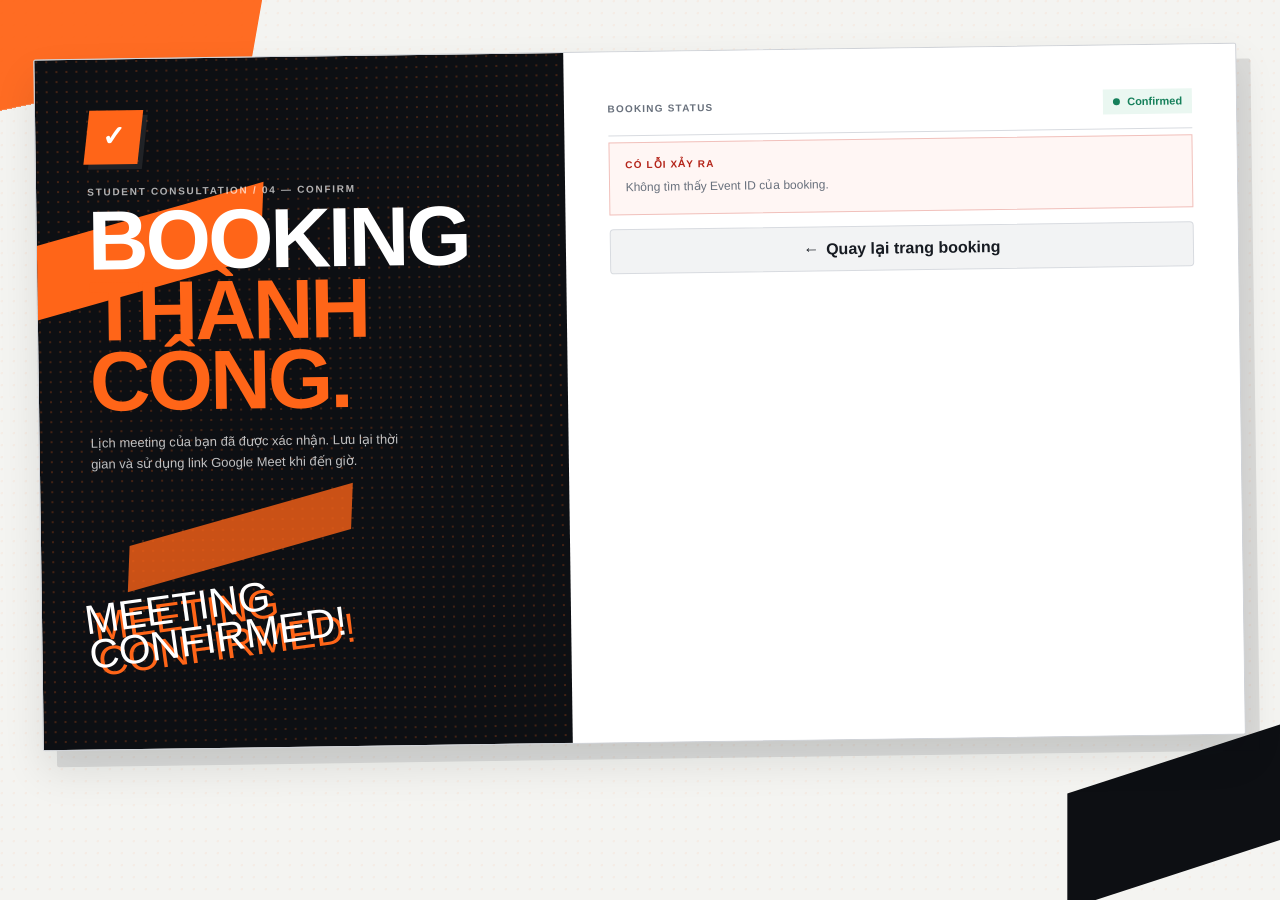
==== commit 0075e7c1: "booking-success.html" ====
--- a/booking-success.html
+++ b/booking-success.html
@@ -7,8 +7,8 @@
   <link rel="stylesheet" href="./css/style.css">
   <style>
     .success-shell { min-height: 100vh; display:flex; align-items:flex-start; }
-    .success-shell .container { width:min(1220px,100%); }
-    .success-card-main { position:relative; display:grid; grid-template-columns:minmax(300px,.72fr) minmax(500px,1.28fr); overflow:hidden; border:1px solid #cfd2d7; border-radius:2px; background:#fff; box-shadow:14px 16px 0 rgba(13,15,19,.10),0 20px 40px rgba(13,15,19,.10); transform:rotate(-.8deg); }
+    .success-shell .container { width:100% !important; max-width:1280px !important; display:block !important; margin:0 auto !important; }
+    .success-card-main { position:relative; display:grid; width:100%; max-width:1280px; min-width:0; grid-template-columns:minmax(340px,.88fr) minmax(0,1.12fr); overflow:hidden; border:1px solid #cfd2d7; border-radius:2px; background:#fff; box-shadow:14px 16px 0 rgba(13,15,19,.10),0 20px 40px rgba(13,15,19,.10); transform:rotate(-.8deg); }
     .success-card-main::before { display:none; }
     .success-hero { position:relative; min-height:690px; padding:clamp(34px,4vw,54px); background:radial-gradient(circle at 20% 20%, rgba(255,101,24,.22) 0 1px, transparent 1.5px) 0 0 / 10px 10px, #0d0f13; overflow:hidden; color:#fff; }
     .success-hero::before { content:""; position:absolute; left:-30px; top:160px; width:260px; height:72px; background:#ff6518; transform:rotate(-15deg) skewX(-18deg); box-shadow:120px 300px 0 -14px rgba(255,101,24,.78); }
--- a/css/style.css
+++ b/css/style.css
@@ -2481,3 +2481,108 @@
     grid-template-columns: 1fr;
   }
 }
+
+/* =====================================================
+   FIX — SUCCESS PAGE WIDTH / OVERFLOW
+   Keep the visual-realightment composition intact while
+   preventing the content panel from being clipped.
+   ===================================================== */
+.success-shell {
+  width: 100%;
+  min-height: 100vh;
+  padding: clamp(24px, 4vw, 56px) clamp(16px, 3vw, 40px);
+  overflow-x: hidden;
+}
+
+.success-shell .container {
+  width: 100% !important;
+  max-width: 1280px !important;
+  margin: 0 auto !important;
+}
+
+.success-card-main {
+  width: 100%;
+  max-width: 1280px;
+  grid-template-columns: minmax(360px, 0.88fr) minmax(0, 1.12fr) !important;
+  min-width: 0;
+}
+
+.success-hero,
+.success-body,
+.success-grid,
+.success-info-card {
+  min-width: 0;
+}
+
+.success-body {
+  overflow: hidden;
+}
+
+.success-grid {
+  width: 100%;
+}
+
+@media (max-width: 980px) {
+  .success-card-main {
+    grid-template-columns: 1fr !important;
+  }
+}
+
+@media (max-width: 640px) {
+  .success-shell {
+    padding: 12px;
+  }
+}
+
+/* =====================================================
+   FIX 2 — TWO MAJOR VISUAL BUGS
+   1) Selected time slot: keep text readable on white card.
+   2) Success page: remove inherited index grid from .container
+      so the success panel can use the full available width.
+   ===================================================== */
+
+/* 1 — Selected time slot contrast */
+.time-card.active {
+  color: var(--text-strong) !important;
+  background: #fff7f2 !important;
+  border-color: var(--demo-orange) !important;
+  box-shadow: inset 4px 0 0 var(--demo-orange), 3px 3px 0 rgba(13,15,19,.08) !important;
+}
+
+.time-card.active .time-label {
+  color: var(--text-strong) !important;
+}
+
+.time-card.active .time-status {
+  color: var(--success) !important;
+}
+
+.time-card.active::after {
+  color: var(--demo-orange) !important;
+}
+
+/* 2 — Success page must NOT inherit the index.html 2-column container grid */
+.success-shell .container {
+  display: block !important;
+  width: 100% !important;
+  max-width: 1280px !important;
+  margin: 0 auto !important;
+}
+
+.success-card-main {
+  width: 100% !important;
+  max-width: 1280px !important;
+  min-width: 0 !important;
+  grid-template-columns: minmax(340px, .88fr) minmax(0, 1.12fr) !important;
+}
+
+.success-hero,
+.success-body {
+  min-width: 0 !important;
+}
+
+@media (max-width: 980px) {
+  .success-card-main {
+    grid-template-columns: 1fr !important;
+  }
+}
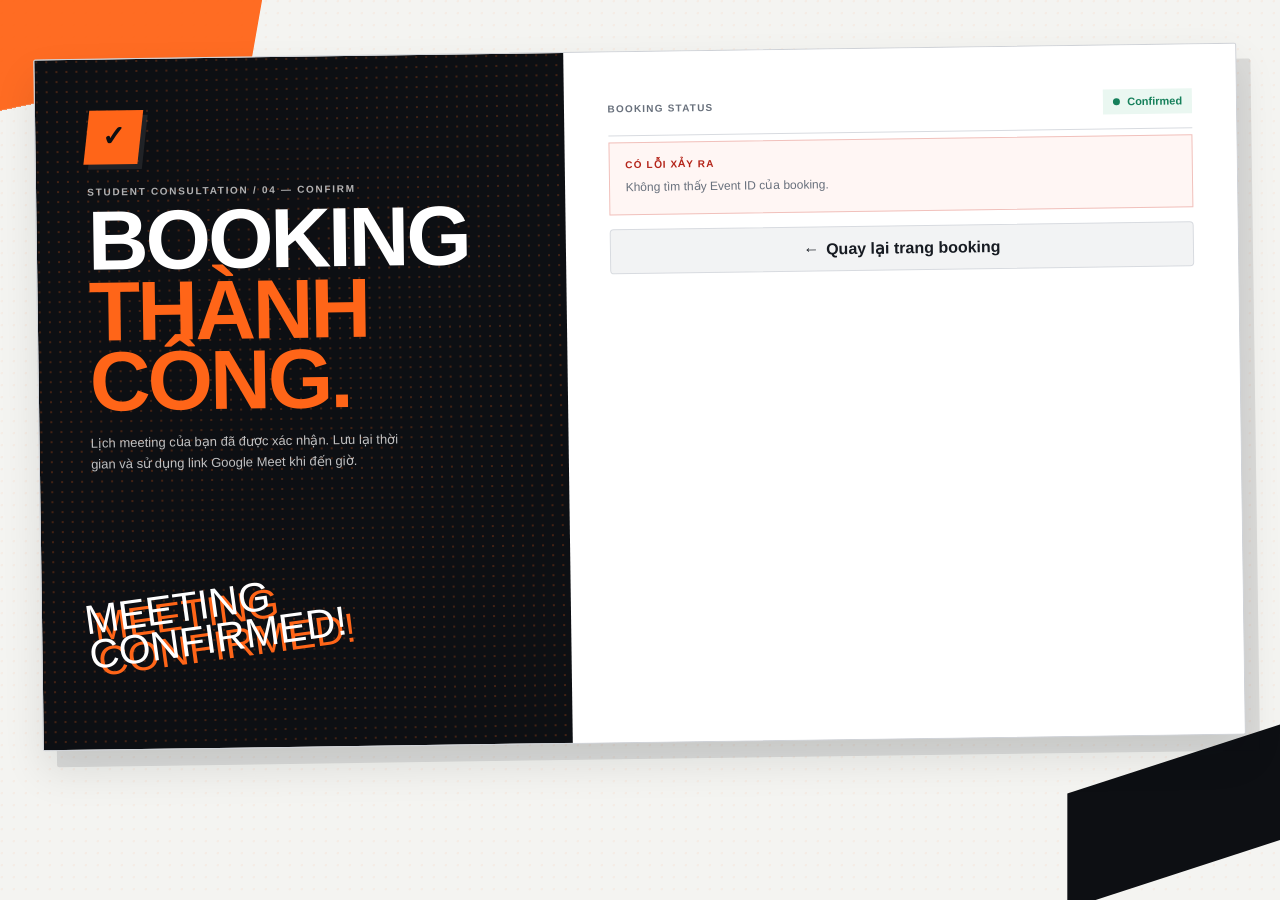
==== commit 92517899: "booking-success.html" ====
--- a/booking-success.html
+++ b/booking-success.html
@@ -56,6 +56,16 @@
     @media(max-width:640px){ .success-hero{min-height:300px;padding:24px}.success-title{font-size:clamp(48px,14vw,66px)}.success-hero::after{left:28px;right:auto;bottom:40px;font-size:27px}.success-body{padding:18px 16px}.success-grid{grid-template-columns:1fr}.success-info-card.wide{grid-column:auto}.action-stack{grid-template-columns:1fr}.student-info-row{grid-template-columns:72px minmax(0,1fr)} }
     @media(prefers-reduced-motion:reduce){.loading-dot,.secondary-button{animation:none;transition:none}}
   </style>
+
+<style>
+/* Final visual overrides: keep decorative assets clear of headline text. */
+.header::before { left:-85px !important; top:auto !important; bottom:-42px !important; width:230px !important; height:58px !important; transform:rotate(-12deg) skewX(-18deg) !important; box-shadow:none !important; }
+.header::after { right:-56px !important; top:auto !important; bottom:-34px !important; width:190px !important; height:92px !important; transform:skewX(-22deg) !important; }
+.success-hero::before { display:none !important; content:none !important; }
+.success-mark span { color:#0d0f13 !important; -webkit-text-fill-color:#0d0f13 !important; text-shadow:none !important; }
+.confirm-button::before, .confirm-button::after { content:none !important; display:none !important; }
+.confirm-button { border:0 !important; outline:none; }
+</style>
 </head>
 <body>
   <div class="app success-shell">
--- a/css/style.css
+++ b/css/style.css
@@ -2586,3 +2586,133 @@
     grid-template-columns: 1fr !important;
   }
 }
+
+/* =====================================================
+   FIX 3 — SMALL VISUAL CLEANUP
+   1) Remove leftover white pseudo icon from orange buttons.
+   2) Keep the orange graphic asset away from SUCCESS title text.
+   3) Remove the lower orange asset that collided with
+      "MEETING CONFIRMED!".
+   4) Use a black confirmation check on the orange mark.
+   ===================================================== */
+
+/* 1 — The white outlined square was an old pseudo-element.
+   The real icon/arrow already exists inside the button. */
+.confirm-button::before {
+  display: none !important;
+}
+
+/* 2 + 3 — Reposition/remove the orange decorative asset so
+   it decorates the poster without sitting under orange copy. */
+.success-hero::before {
+  left: -72px !important;
+  top: 92px !important;
+  width: 220px !important;
+  height: 52px !important;
+  transform: rotate(-13deg) skewX(-18deg) !important;
+  box-shadow: none !important;
+}
+
+/* 4 — Black check on the orange confirmation tile. */
+.success-mark,
+.success-mark span {
+  color: var(--demo-black) !important;
+}
+
+/* =====================================================
+   FIX 4 — ASSET / CONTRAST CLEANUP
+   1) Keep orange decorative assets OUT of headline text.
+   2) Keep the success hero clean around the title.
+   3) Force the confirmation check to black.
+   4) Remove any leftover white pseudo-element from action buttons.
+   ===================================================== */
+
+/* INDEX — move decorative geometry to the lower edge so it
+   does not sit behind BOOK A / MEETING. */
+.header::before {
+  left: -85px !important;
+  top: auto !important;
+  bottom: -42px !important;
+  width: 230px !important;
+  height: 58px !important;
+  transform: rotate(-12deg) skewX(-18deg) !important;
+  box-shadow: none !important;
+}
+
+.header::after {
+  right: -56px !important;
+  top: auto !important;
+  bottom: -34px !important;
+  width: 190px !important;
+  height: 92px !important;
+  transform: skewX(-22deg) !important;
+}
+
+.header .title,
+.header .subtitle {
+  position: relative;
+  z-index: 3 !important;
+}
+
+/* SUCCESS — remove the orange stripe crossing BOOKING / THÀNH CÔNG.
+   The black/orange texture and the confirmation copy are already
+   enough to carry the visual identity. */
+.success-hero::before {
+  display: none !important;
+  content: none !important;
+}
+
+.success-title,
+.success-subtitle,
+.success-kicker,
+.success-mark {
+  position: relative;
+  z-index: 4 !important;
+}
+
+/* Confirmation check: explicitly black, including WebKit text fill. */
+.success-mark span {
+  color: #0d0f13 !important;
+  -webkit-text-fill-color: #0d0f13 !important;
+  text-shadow: none !important;
+}
+
+/* No mystery white square / outline before orange action buttons. */
+.confirm-button::before,
+.confirm-button::after {
+  content: none !important;
+  display: none !important;
+}
+
+.confirm-button {
+  border: 0 !important;
+  outline: none;
+}
+
+@media (max-width: 980px) {
+  .header::before {
+    left: -90px !important;
+    bottom: -34px !important;
+  }
+
+  .header::after {
+    right: -62px !important;
+    bottom: -28px !important;
+  }
+}
+
+@media (max-width: 640px) {
+  .header::before {
+    left: -80px !important;
+    bottom: -30px !important;
+    width: 180px !important;
+    height: 48px !important;
+  }
+
+  .header::after {
+    right: -54px !important;
+    bottom: -24px !important;
+    width: 150px !important;
+    height: 72px !important;
+  }
+}
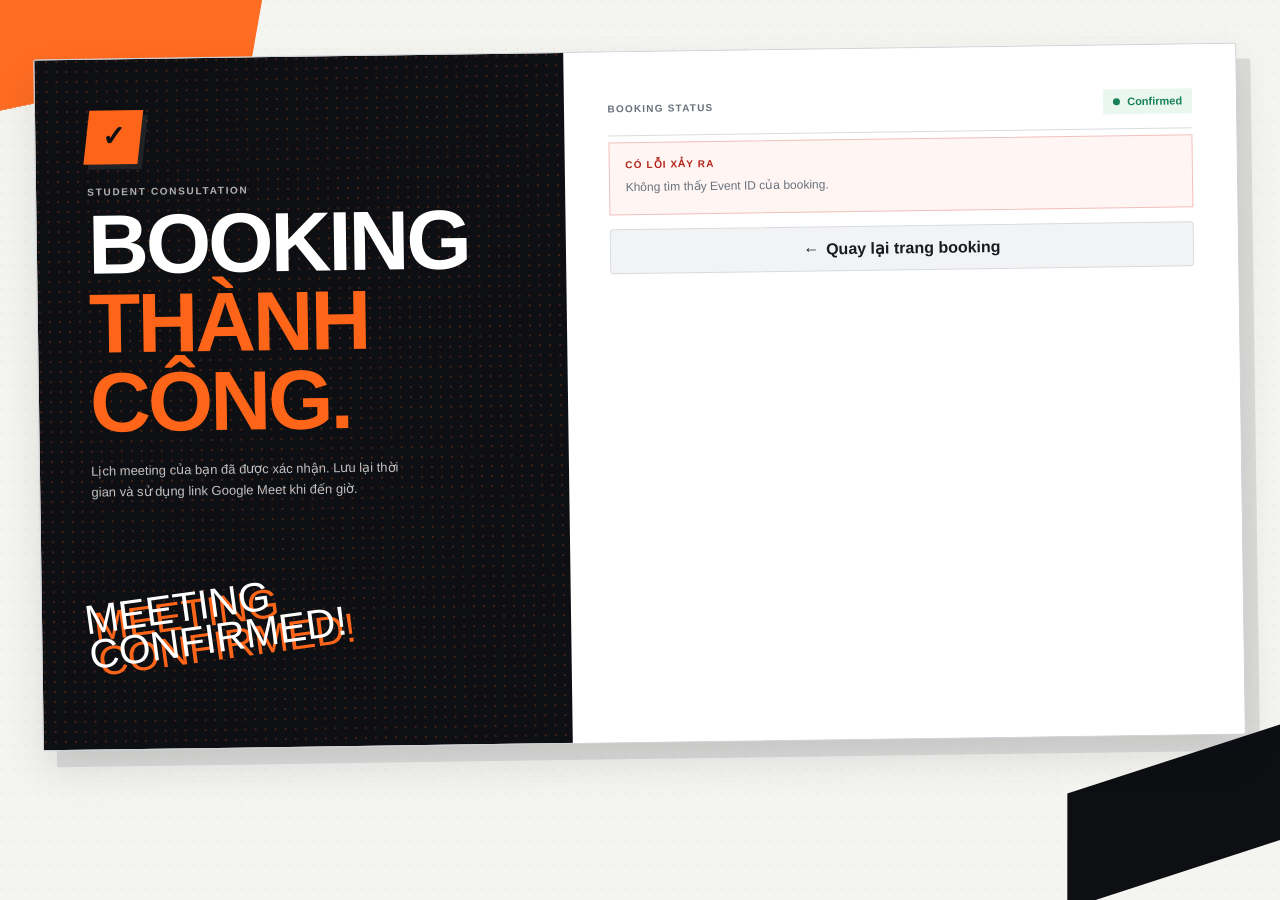
==== commit 322e5dad: "booking-success.html" ====
--- a/booking-success.html
+++ b/booking-success.html
@@ -74,7 +74,7 @@
         <header class="success-hero">
           <div class="success-hero-inner">
             <div class="success-mark" aria-hidden="true"><span>✓</span></div>
-            <p class="success-kicker">Student Consultation / 04 — CONFIRM</p>
+            <p class="success-kicker">Student Consultation</p>
             <h1 class="success-title">Booking <strong>thành công.</strong></h1>
             <p class="success-subtitle">Lịch meeting của bạn đã được xác nhận. Lưu lại thời gian và sử dụng link Google Meet khi đến giờ.</p>
           </div>
--- a/css/style.css
+++ b/css/style.css
@@ -2716,3 +2716,74 @@
     height: 72px !important;
   }
 }
+
+/* =====================================================
+   FIX 5 — ACTIVE CHECKMARKS + TITLE SPACING
+   1) Index confirmation check must be black.
+   2) Month / weekday active states get a compact check in
+      the top-right corner, matching the date-card treatment.
+   3) Success title gets safer line spacing so THÀNH / CÔNG
+      never collide vertically.
+   ===================================================== */
+
+/* 1 — INDEX confirmation check */
+.summary-section .section-number {
+  color: #0d0f13 !important;
+  -webkit-text-fill-color: #0d0f13 !important;
+  text-shadow: none !important;
+}
+
+/* Keep the little corner triangle white. */
+.summary-section .section-number::after {
+  background: #ffffff !important;
+}
+
+/* 2 — Month / weekday active cards: small top-right check,
+   visually matching .date-card.active::after. */
+.option.active {
+  padding-right: 30px;
+}
+
+.option.active::after {
+  content: "✓" !important;
+  position: absolute !important;
+  top: 7px !important;
+  right: 8px !important;
+  left: auto !important;
+  bottom: auto !important;
+  transform: none !important;
+  width: auto !important;
+  height: auto !important;
+  margin: 0 !important;
+  color: #ffffff !important;
+  font-size: 10px !important;
+  font-weight: 900 !important;
+  line-height: 1 !important;
+  opacity: 1 !important;
+  z-index: 3 !important;
+}
+
+/* Remove the old full-height white active stripe; the compact check
+   is now the only active-state accent on month / weekday buttons. */
+.option.active::before {
+  width: 0 !important;
+  background: transparent !important;
+}
+
+/* 3 — SUCCESS title: stable vertical rhythm */
+.success-title {
+  line-height: 0.94 !important;
+}
+
+.success-title strong {
+  display: inline-block;
+  line-height: 0.94 !important;
+  padding-bottom: 0.04em;
+}
+
+@media (max-width: 640px) {
+  .success-title,
+  .success-title strong {
+    line-height: 0.96 !important;
+  }
+}
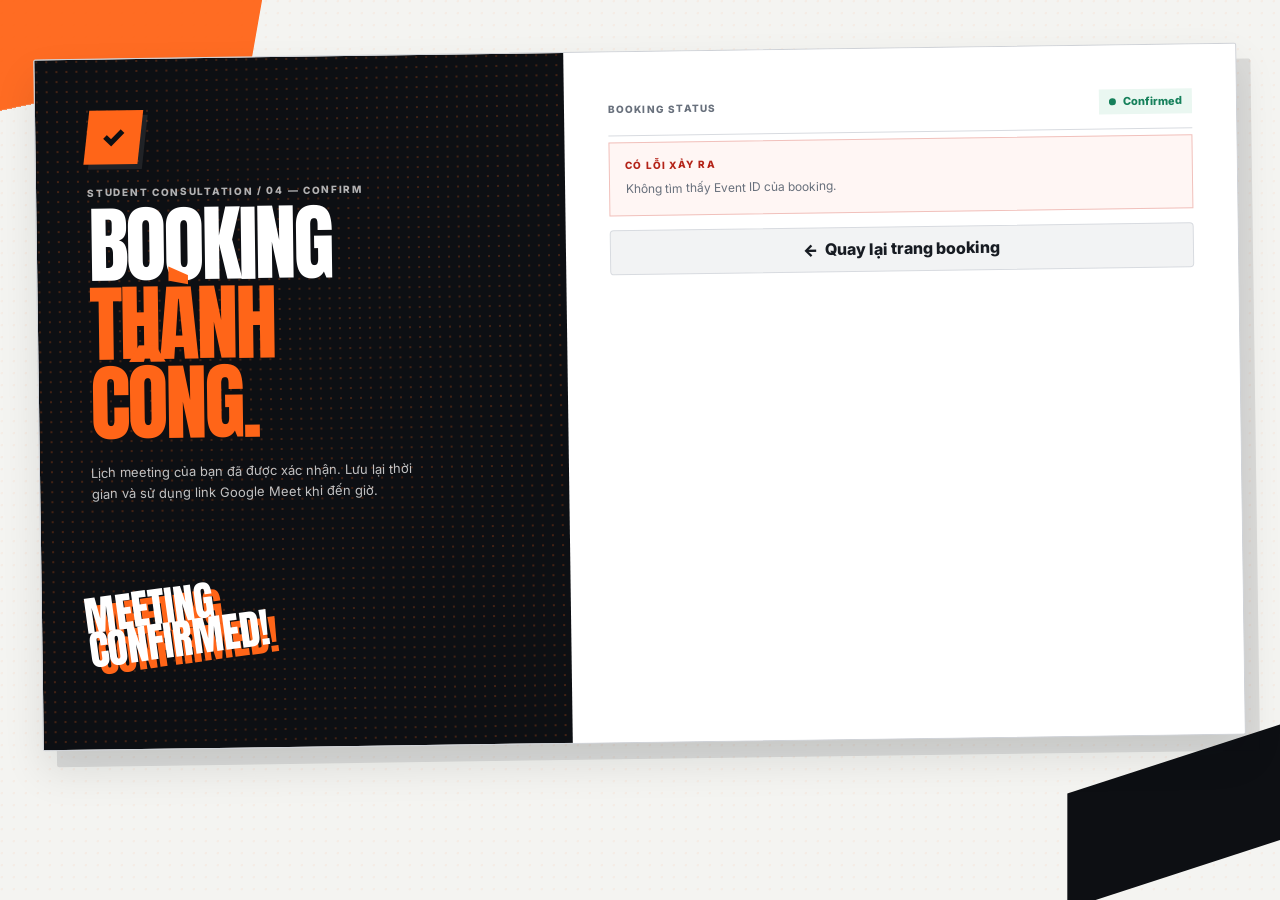
==== commit da9a8023: "booking-success.html" ====
--- a/booking-success.html
+++ b/booking-success.html
@@ -3,6 +3,9 @@
 <head>
   <meta charset="UTF-8">
   <meta name="viewport" content="width=device-width, initial-scale=1.0">
+  <link rel="preconnect" href="https://fonts.googleapis.com">
+  <link rel="preconnect" href="https://fonts.gstatic.com" crossorigin>
+  <link href="https://fonts.googleapis.com/css2?family=Anton&family=Inter:wght@400;500;600;700;800&display=swap" rel="stylesheet">
   <title>Booking thành công</title>
   <link rel="stylesheet" href="./css/style.css">
   <style>
@@ -58,7 +61,7 @@
   </style>
 
 <style>
-/* Final visual overrides: keep decorative assets clear of headline text. */
+
 .header::before { left:-85px !important; top:auto !important; bottom:-42px !important; width:230px !important; height:58px !important; transform:rotate(-12deg) skewX(-18deg) !important; box-shadow:none !important; }
 .header::after { right:-56px !important; top:auto !important; bottom:-34px !important; width:190px !important; height:92px !important; transform:skewX(-22deg) !important; }
 .success-hero::before { display:none !important; content:none !important; }
@@ -74,7 +77,7 @@
         <header class="success-hero">
           <div class="success-hero-inner">
             <div class="success-mark" aria-hidden="true"><span>✓</span></div>
-            <p class="success-kicker">Student Consultation</p>
+            <p class="success-kicker">Student Consultation / 04 — CONFIRM</p>
             <h1 class="success-title">Booking <strong>thành công.</strong></h1>
             <p class="success-subtitle">Lịch meeting của bạn đã được xác nhận. Lưu lại thời gian và sử dụng link Google Meet khi đến giờ.</p>
           </div>
@@ -135,18 +138,9 @@
 
   <script>
 
-    /* =====================================================
-       CONFIG
-       ===================================================== */
-
     const API_URL =
       'https://script.google.com/macros/s/AKfycbwDbTkT5KzUkp9tglbKZV9uu0iyZzepXNM6LFQR53ieEiGIY-IdP8yYOUMmxkbWn6EF/exec';
 
-
-    /* =====================================================
-       DOM
-       ===================================================== */
-
     const loadingState =
       document.getElementById(
         'loadingState'
@@ -231,11 +225,6 @@
       document.getElementById(
         'errorMessage'
       );
-
-
-    /* =====================================================
-       URL PARAMS
-       ===================================================== */
 
     const params =
       new URLSearchParams(
@@ -247,11 +236,6 @@
 
     const eventId =
       params.get('eventId');
-
-
-    /* =====================================================
-       CALENDAR URL
-       ===================================================== */
 
     function createCalendarDateRange(
       dateString,
@@ -263,7 +247,6 @@
           /(\d{1,2}):(\d{2})\s*[–-]\s*(\d{1,2}):(\d{2})/
         );
 
-
       if (
         !dateString ||
         !timeMatch
@@ -272,7 +255,6 @@
         return '';
 
       }
-
 
       const startHour =
         String(
@@ -300,7 +282,6 @@
             /-/g,
             ''
           );
-
 
       return (
         date +
@@ -317,7 +298,6 @@
 
     }
 
-
     function createGoogleCalendarUrl(
       data
     ) {
@@ -328,13 +308,11 @@
           data.time
         );
 
-
       if (!dateRange) {
 
         return '';
 
       }
-
 
       const details =
         [
@@ -345,7 +323,6 @@
           `Google Meet: ${data.meetLink || ''}`
         ].join('\n');
 
-
       const calendarParams =
         new URLSearchParams({
 
@@ -365,7 +342,6 @@
             'Asia/Ho_Chi_Minh'
 
         });
-
 
       return (
         'https://calendar.google.com/calendar/render?' +
@@ -374,11 +350,6 @@
 
     }
 
-
-    /* =====================================================
-       ERROR
-       ===================================================== */
-
     function showError(
       message
     ) {
@@ -401,18 +372,12 @@
 
     }
 
-
-    /* =====================================================
-       COPY LINK
-       ===================================================== */
-
     copyMeetButton.addEventListener(
       'click',
       async function () {
 
         const url =
           meetLink.href;
-
 
         if (
           !url ||
@@ -423,7 +388,6 @@
 
         }
 
-
         try {
 
           await navigator.clipboard.writeText(
@@ -454,11 +418,9 @@
 
         }
 
-
         copyMeetButton.innerHTML =
           '<span class="button-icon">✓</span> Copied';
 
-
         setTimeout(
           function () {
 
@@ -471,11 +433,6 @@
 
       }
     );
-
-
-    /* =====================================================
-       API CALLBACK
-       ===================================================== */
 
     window.handleBooking =
       function (data) {
@@ -496,18 +453,8 @@
 
         }
 
-
-        /* -------------------------------------------------
-           BOOKING
-           ------------------------------------------------- */
-
         bookingSlot.textContent =
           `${data.displayDate} — ${data.time}`;
-
-
-        /* -------------------------------------------------
-           STUDENT
-           ------------------------------------------------- */
 
         studentName.textContent =
           data.student || '—';
@@ -519,11 +466,6 @@
           data.topic ||
           'Chưa cung cấp';
 
-
-        /* -------------------------------------------------
-           BOOKING ID
-           ------------------------------------------------- */
-
         if (data.eventId) {
 
           bookingIdText.textContent =
@@ -531,11 +473,6 @@
 
         }
 
-
-        /* -------------------------------------------------
-           MEET
-           ------------------------------------------------- */
-
         if (data.meetLink) {
 
           meetLink.href =
@@ -558,18 +495,12 @@
           );
 
         }
-
-
-        /* -------------------------------------------------
-           CALENDAR
-           ------------------------------------------------- */
 
         const addCalendarUrl =
           createGoogleCalendarUrl(
             data
           );
 
-
         if (addCalendarUrl) {
 
           addCalendarButton.href =
@@ -583,7 +514,6 @@
 
         }
 
-
         if (data.calendarLink) {
 
           openCalendarButton.href =
@@ -597,11 +527,6 @@
 
         }
 
-
-        /* -------------------------------------------------
-           SHOW CONTENT
-           ------------------------------------------------- */
-
         loadingState.classList.add(
           'hidden'
         );
@@ -615,11 +540,6 @@
         );
 
       };
-
-
-    /* =====================================================
-       LOAD BOOKING
-       ===================================================== */
 
     function loadBooking() {
 
@@ -636,7 +556,6 @@
 
       }
 
-
       if (!eventId) {
 
         showError(
@@ -646,17 +565,14 @@
         return;
 
       }
-
 
       const script =
         document.createElement(
           'script'
         );
 
-
       const callbackName =
         'handleBooking';
-
 
       script.src =
         API_URL +
@@ -670,7 +586,6 @@
         '&t=' +
         Date.now();
 
-
       script.onerror =
         function () {
 
@@ -680,24 +595,15 @@
 
         };
 
-
       document.body.appendChild(
         script
       );
 
     }
 
-
-    /* =====================================================
-       START
-       ===================================================== */
-
     loadBooking();
 
   </script>
-
-</body>
-
 
 </body>
 </html>
--- a/css/style.css
+++ b/css/style.css
@@ -1,3 +1,36 @@
+@import url("https://fonts.googleapis.com/css2?family=Anton&family=Inter:wght@400;500;600;700;800&display=swap");
+
+:root {
+  --font-body: "Inter", Arial, Helvetica, sans-serif;
+  --font-display: "Anton", Impact, "Arial Narrow Bold", Arial, sans-serif;
+}
+
+body {
+  font-family: var(--font-body) !important;
+  font-synthesis: none;
+}
+
+.header .title,
+.header .subtitle::after,
+.section-number,
+.success-hero::after,
+.success-title {
+  font-family: var(--font-display) !important;
+  font-synthesis: none;
+}
+
+.header .title {
+  font-weight: 400 !important;
+  font-stretch: normal;
+}
+
+.header .subtitle::after,
+.success-hero::after,
+.success-title {
+  font-weight: 400 !important;
+  font-stretch: normal;
+}
+
 * {
   box-sizing: border-box;
 }
@@ -562,11 +595,6 @@
   }
 }
 
-
-/* =========================================================
-   STEP 2 — INDEX PAGE LAYOUT
-   ========================================================= */
-
 .header {
   position: relative;
   display: flex;
@@ -872,18 +900,11 @@
 
 }
 
-/* =========================================================
-   STEP 3 — COMPONENT POLISH
-   Keep HTML + JS structure unchanged.
-   ========================================================= */
-
 :root {
   --shadow-card: 0 2px 0 rgba(17, 19, 24, 0.05), 0 10px 24px rgba(17, 19, 24, 0.04);
   --shadow-active: 4px 4px 0 rgba(17, 19, 24, 0.16);
   --shadow-button: 4px 4px 0 #111318;
 }
-
-/* ---------- STATUS ---------- */
 
 .status-bar {
   min-height: 32px;
@@ -926,8 +947,6 @@
   font-weight: 750;
 }
 
-/* ---------- SECTION ---------- */
-
 .section {
   box-shadow: var(--shadow-card);
   transition: border-color 180ms ease, box-shadow 180ms ease, transform 180ms ease;
@@ -975,8 +994,6 @@
   max-width: 560px;
 }
 
-/* ---------- MONTH / WEEKDAY OPTIONS ---------- */
-
 .options {
   gap: 9px;
 }
@@ -1043,8 +1060,6 @@
   transform: translate(-1px, -1px);
 }
 
-/* ---------- DATE CARDS ---------- */
-
 .dates {
   grid-template-columns: repeat(auto-fit, minmax(104px, 1fr));
   gap: 9px;
@@ -1118,8 +1133,6 @@
   text-transform: uppercase;
 }
 
-/* ---------- TIME CARDS ---------- */
-
 .time-card {
   position: relative;
   overflow: hidden;
@@ -1207,8 +1220,6 @@
   opacity: 0.75;
 }
 
-/* ---------- SUMMARY ---------- */
-
 .summary-highlight {
   border-radius: 8px;
   box-shadow: inset 4px 0 0 var(--primary);
@@ -1218,8 +1229,6 @@
   font-size: clamp(15px, 2vw, 17px);
   line-height: 1.45;
 }
-
-/* ---------- FORM ---------- */
 
 .form-group {
   margin-bottom: 19px;
@@ -1297,8 +1306,6 @@
   line-height: 1;
 }
 
-/* ---------- CONFIRM BUTTON ---------- */
-
 .confirm-button {
   position: relative;
   overflow: hidden;
@@ -1368,13 +1375,9 @@
   font-weight: 650;
 }
 
-/* ---------- FOOTER ---------- */
-
 .page-footer {
   padding-top: 18px;
 }
-
-/* ---------- TOUCH / SMALL SCREENS ---------- */
 
 @media (hover: none) {
   .section:hover {
@@ -1430,11 +1433,6 @@
   }
 }
 
-/* =========================================================
-   STEP 4 — MICRO INTERACTION & UX
-   CSS-only enhancement. No JS / backend changes.
-   ========================================================= */
-
 :root {
   --motion-fast: 140ms;
   --motion-med: 220ms;
@@ -1443,8 +1441,6 @@
   --ease-snap: cubic-bezier(0.34, 1.56, 0.64, 1);
 }
 
-/* ---------- PAGE ENTRY ---------- */
-
 .header {
   animation: step4-header-in var(--motion-slow) var(--ease-out) both;
 }
@@ -1463,7 +1459,6 @@
 .booking-flow > .section:nth-child(5):not(.hidden) { animation-delay: 180ms; }
 .booking-flow > .section:nth-child(6):not(.hidden) { animation-delay: 225ms; }
 
-/* Newly revealed sections get a clearer state change without moving the page too much. */
 .section:not(.hidden) .section-number {
   animation: step4-number-in 360ms var(--ease-snap) both;
 }
@@ -1472,13 +1467,9 @@
   animation: step4-summary-in 400ms var(--ease-out) 80ms both;
 }
 
-/* ---------- STATUS ---------- */
-
 #status:not(.hidden)::before {
   animation: step4-status-pulse 1.8s ease-in-out infinite;
 }
-
-/* ---------- OPTION MICRO STATES ---------- */
 
 .option,
 .date-card,
@@ -1504,12 +1495,9 @@
   animation: step4-check-in 220ms var(--ease-snap) 35ms both;
 }
 
-/* Keep the active time arrow crisp while giving it one small entrance movement. */
 .time-card.active::after {
   animation: step4-arrow-in 220ms var(--ease-out) 40ms both;
 }
-
-/* ---------- INPUT MICRO STATES ---------- */
 
 .form-group input,
 .form-group textarea {
@@ -1526,8 +1514,6 @@
   border-color: rgba(22, 128, 91, 0.42);
 }
 
-/* ---------- CONFIRM BUTTON ---------- */
-
 .confirm-button {
   will-change: transform, box-shadow;
 }
@@ -1540,8 +1526,6 @@
   transition-duration: 70ms;
 }
 
-/* ---------- ERROR / FORM MESSAGE ---------- */
-
 .field-error:not(:empty) {
   animation: step4-error-in 220ms var(--ease-out) both;
 }
@@ -1549,8 +1533,6 @@
 .form-message:not(:empty) {
   animation: step4-fade-up 220ms var(--ease-out) both;
 }
-
-/* ---------- KEYFRAMES ---------- */
 
 @keyframes step4-header-in {
   from {
@@ -1669,8 +1651,6 @@
     transform: translateY(0);
   }
 }
-
-/* ---------- MOBILE ---------- */
 
 @media (max-width: 600px) {
   .option:active:not(:disabled),
@@ -1683,8 +1663,6 @@
     animation-duration: 320ms;
   }
 }
-
-/* ---------- REDUCED MOTION ---------- */
 
 @media (prefers-reduced-motion: reduce) {
   .header,
@@ -1715,12 +1693,6 @@
   }
 }
 
-
-/* =========================================================
-   STEP 5.5 — VISUAL REALIGNMENT / DEMO-LED ART DIRECTION
-   Keep existing JS + DOM IDs. UI only.
-   ========================================================= */
-
 :root {
   --demo-black: #0d0f13;
   --demo-ink: #101217;
@@ -1775,8 +1747,6 @@
   width: min(1220px, 100%);
   margin: 0 auto;
 }
-
-/* ---------- INDEX: poster + paper composition ---------- */
 
 .container > .header {
   grid-area: poster;
@@ -2168,8 +2138,6 @@
   text-transform: uppercase;
 }
 
-/* ---------- SUCCESS: confirmed poster + paper ---------- */
-
 .success-shell .container {
   width: min(1220px, 100%);
 }
@@ -2329,8 +2297,6 @@
   border-radius: 4px;
 }
 
-/* ---------- Responsive re-composition ---------- */
-
 @media (max-width: 980px) {
   .container {
     width: min(760px, 100%);
@@ -2482,11 +2448,6 @@
   }
 }
 
-/* =====================================================
-   FIX — SUCCESS PAGE WIDTH / OVERFLOW
-   Keep the visual-realightment composition intact while
-   preventing the content panel from being clipped.
-   ===================================================== */
 .success-shell {
   width: 100%;
   min-height: 100vh;
@@ -2534,14 +2495,6 @@
   }
 }
 
-/* =====================================================
-   FIX 2 — TWO MAJOR VISUAL BUGS
-   1) Selected time slot: keep text readable on white card.
-   2) Success page: remove inherited index grid from .container
-      so the success panel can use the full available width.
-   ===================================================== */
-
-/* 1 — Selected time slot contrast */
 .time-card.active {
   color: var(--text-strong) !important;
   background: #fff7f2 !important;
@@ -2561,7 +2514,6 @@
   color: var(--demo-orange) !important;
 }
 
-/* 2 — Success page must NOT inherit the index.html 2-column container grid */
 .success-shell .container {
   display: block !important;
   width: 100% !important;
@@ -2587,23 +2539,10 @@
   }
 }
 
-/* =====================================================
-   FIX 3 — SMALL VISUAL CLEANUP
-   1) Remove leftover white pseudo icon from orange buttons.
-   2) Keep the orange graphic asset away from SUCCESS title text.
-   3) Remove the lower orange asset that collided with
-      "MEETING CONFIRMED!".
-   4) Use a black confirmation check on the orange mark.
-   ===================================================== */
-
-/* 1 — The white outlined square was an old pseudo-element.
-   The real icon/arrow already exists inside the button. */
 .confirm-button::before {
   display: none !important;
 }
 
-/* 2 + 3 — Reposition/remove the orange decorative asset so
-   it decorates the poster without sitting under orange copy. */
 .success-hero::before {
   left: -72px !important;
   top: 92px !important;
@@ -2613,22 +2552,11 @@
   box-shadow: none !important;
 }
 
-/* 4 — Black check on the orange confirmation tile. */
 .success-mark,
 .success-mark span {
   color: var(--demo-black) !important;
 }
 
-/* =====================================================
-   FIX 4 — ASSET / CONTRAST CLEANUP
-   1) Keep orange decorative assets OUT of headline text.
-   2) Keep the success hero clean around the title.
-   3) Force the confirmation check to black.
-   4) Remove any leftover white pseudo-element from action buttons.
-   ===================================================== */
-
-/* INDEX — move decorative geometry to the lower edge so it
-   does not sit behind BOOK A / MEETING. */
 .header::before {
   left: -85px !important;
   top: auto !important;
@@ -2654,9 +2582,6 @@
   z-index: 3 !important;
 }
 
-/* SUCCESS — remove the orange stripe crossing BOOKING / THÀNH CÔNG.
-   The black/orange texture and the confirmation copy are already
-   enough to carry the visual identity. */
 .success-hero::before {
   display: none !important;
   content: none !important;
@@ -2670,14 +2595,12 @@
   z-index: 4 !important;
 }
 
-/* Confirmation check: explicitly black, including WebKit text fill. */
 .success-mark span {
   color: #0d0f13 !important;
   -webkit-text-fill-color: #0d0f13 !important;
   text-shadow: none !important;
 }
 
-/* No mystery white square / outline before orange action buttons. */
 .confirm-button::before,
 .confirm-button::after {
   content: none !important;
@@ -2717,29 +2640,16 @@
   }
 }
 
-/* =====================================================
-   FIX 5 — ACTIVE CHECKMARKS + TITLE SPACING
-   1) Index confirmation check must be black.
-   2) Month / weekday active states get a compact check in
-      the top-right corner, matching the date-card treatment.
-   3) Success title gets safer line spacing so THÀNH / CÔNG
-      never collide vertically.
-   ===================================================== */
-
-/* 1 — INDEX confirmation check */
 .summary-section .section-number {
   color: #0d0f13 !important;
   -webkit-text-fill-color: #0d0f13 !important;
   text-shadow: none !important;
 }
 
-/* Keep the little corner triangle white. */
 .summary-section .section-number::after {
   background: #ffffff !important;
 }
 
-/* 2 — Month / weekday active cards: small top-right check,
-   visually matching .date-card.active::after. */
 .option.active {
   padding-right: 30px;
 }
@@ -2763,14 +2673,11 @@
   z-index: 3 !important;
 }
 
-/* Remove the old full-height white active stripe; the compact check
-   is now the only active-state accent on month / weekday buttons. */
 .option.active::before {
   width: 0 !important;
   background: transparent !important;
 }
 
-/* 3 — SUCCESS title: stable vertical rhythm */
 .success-title {
   line-height: 0.94 !important;
 }
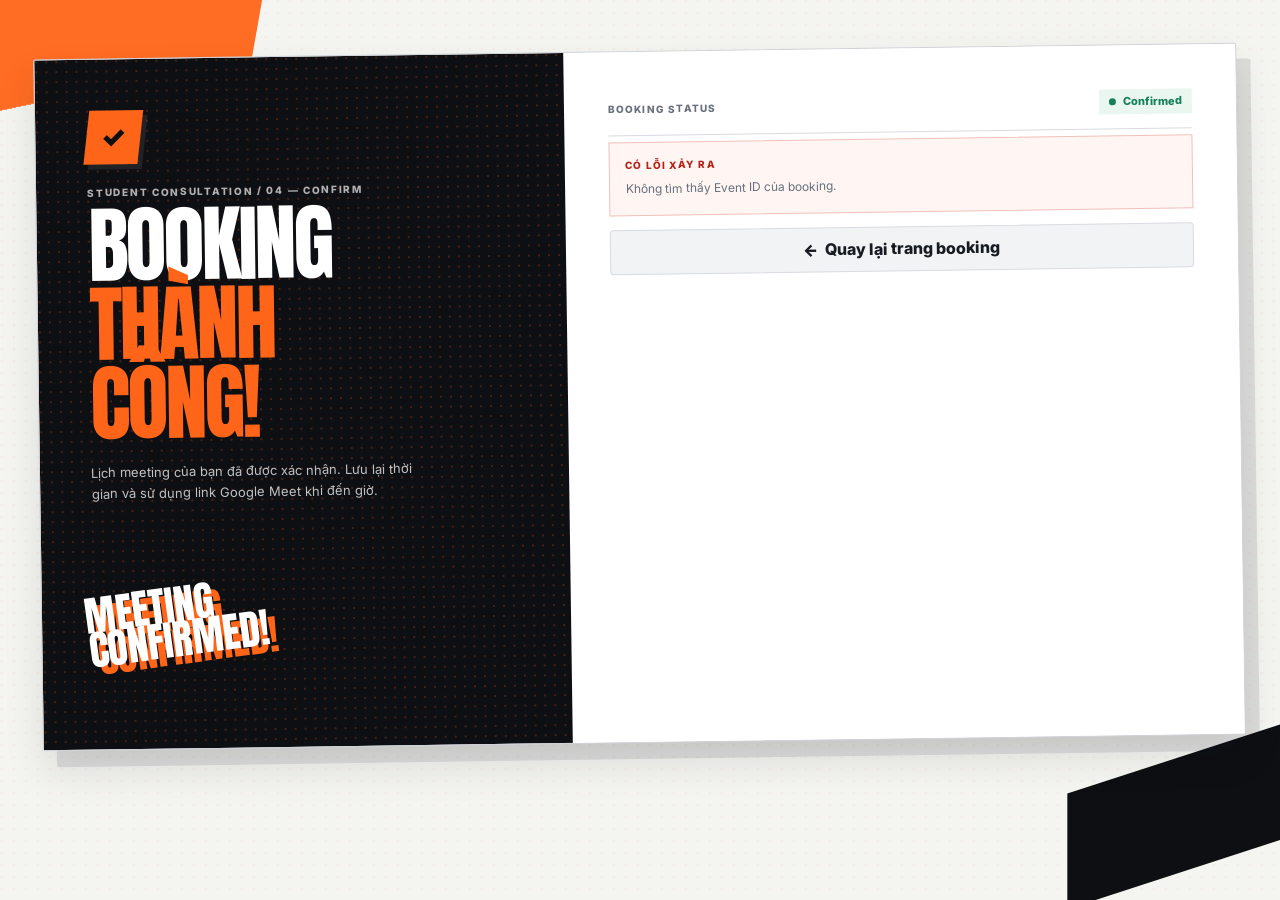
==== commit 49b3a94c: "booking-success.html" ====
--- a/booking-success.html
+++ b/booking-success.html
@@ -78,7 +78,7 @@
           <div class="success-hero-inner">
             <div class="success-mark" aria-hidden="true"><span>✓</span></div>
             <p class="success-kicker">Student Consultation / 04 — CONFIRM</p>
-            <h1 class="success-title">Booking <strong>thành công.</strong></h1>
+            <h1 class="success-title">Booking <strong>thành công!</strong></h1>
             <p class="success-subtitle">Lịch meeting của bạn đã được xác nhận. Lưu lại thời gian và sử dụng link Google Meet khi đến giờ.</p>
           </div>
         </header>
--- a/css/style.css
+++ b/css/style.css
@@ -1868,7 +1868,7 @@
 }
 
 .header .subtitle::after {
-  content: "GOOD IDEAS\A BETTER PEOPLE.";
+  content: "GOOD IDEAS?\A BETTER PEOPLE!";
   display: block;
   margin-top: 80px;
   white-space: pre;
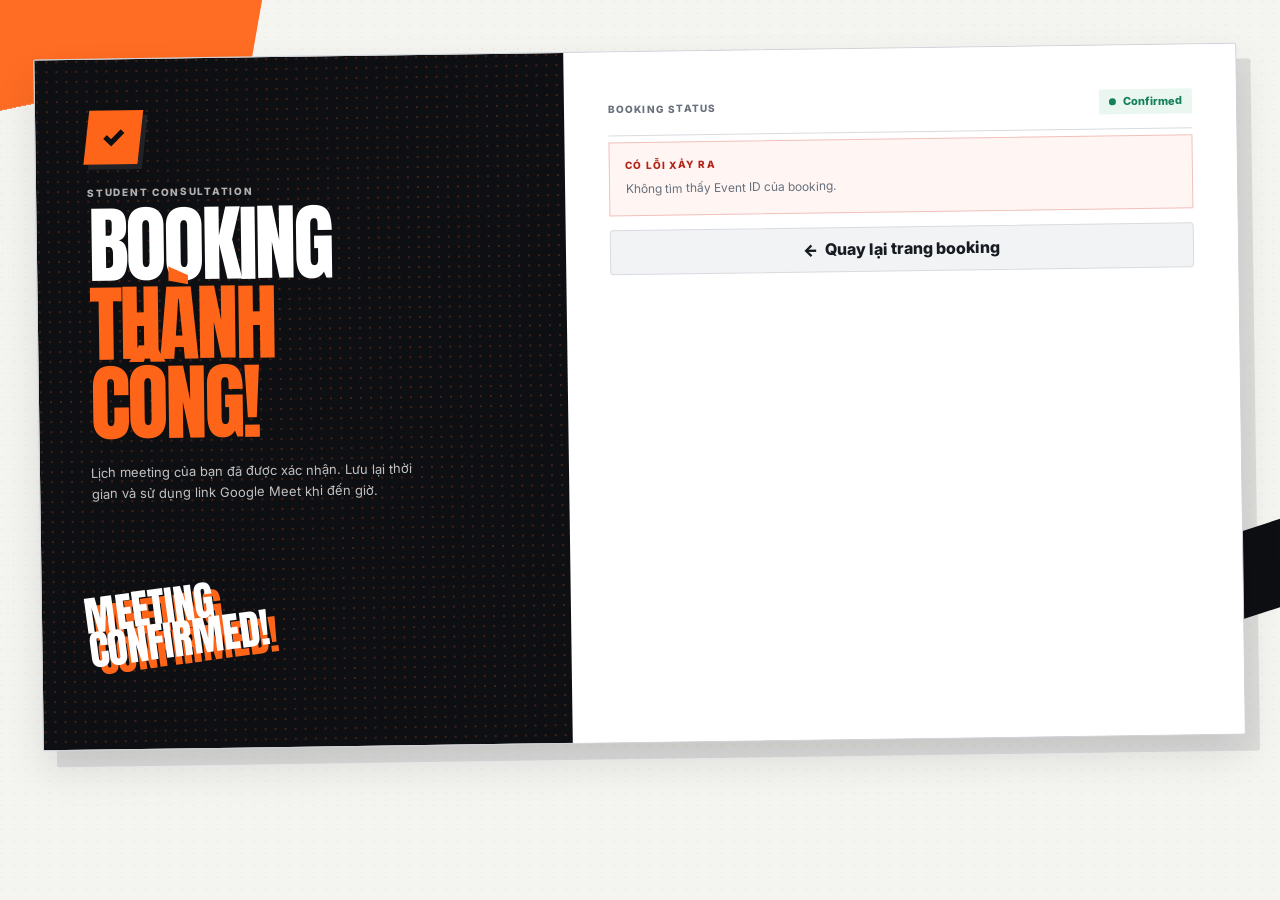
==== commit 63f6cca4: "booking-success.html" ====
--- a/booking-success.html
+++ b/booking-success.html
@@ -77,7 +77,7 @@
         <header class="success-hero">
           <div class="success-hero-inner">
             <div class="success-mark" aria-hidden="true"><span>✓</span></div>
-            <p class="success-kicker">Student Consultation / 04 — CONFIRM</p>
+            <p class="success-kicker">Student Consultation</p>
             <h1 class="success-title">Booking <strong>thành công!</strong></h1>
             <p class="success-subtitle">Lịch meeting của bạn đã được xác nhận. Lưu lại thời gian và sử dụng link Google Meet khi đến giờ.</p>
           </div>
--- a/css/style.css
+++ b/css/style.css
@@ -2694,3 +2694,470 @@
     line-height: 0.96 !important;
   }
 }
+
+.booking-consent {
+  width: 100%;
+  box-sizing: border-box;
+  margin: 30px 0 26px;
+  overflow: hidden;
+  background: #fffaf0;
+  border: 2px solid #171717;
+  border-radius: 6px;
+  box-shadow: 6px 6px 0 #171717;
+}
+
+.booking-consent::before {
+  content: "";
+  display: block;
+  height: 10px;
+  background: repeating-linear-gradient(
+    135deg,
+    #f5c542 0 14px,
+    #171717 14px 28px
+  );
+}
+
+.consent-zone-header {
+  display: flex;
+  flex-wrap: wrap;
+  align-items: center;
+  justify-content: space-between;
+  gap: 8px 16px;
+  padding: 16px 22px;
+  background: #171717;
+  border-bottom: 4px solid #f5c542;
+}
+
+.consent-zone-title {
+  color: #f5c542;
+  font-size: 16px;
+  font-weight: 900;
+  letter-spacing: 1.8px;
+}
+
+.consent-zone-subtitle {
+  color: #ffffff;
+  font-size: 11px;
+  font-weight: 700;
+  letter-spacing: 1.2px;
+  opacity: 0.8;
+}
+
+.consent-zone-body {
+  display: flex;
+  flex-direction: column;
+  gap: 18px;
+  padding: 24px;
+  box-sizing: border-box;
+}
+
+.privacy-intro {
+  margin: 0;
+  font-size: 14px;
+  line-height: 1.7;
+}
+
+.privacy-link {
+  display: inline;
+  padding: 0;
+  margin: 0;
+  border: 0;
+  background: transparent;
+  color: #c87516;
+  font: inherit;
+  font-weight: 800;
+  text-decoration: underline;
+  cursor: pointer;
+}
+
+.privacy-link:hover {
+  color: #171717;
+}
+
+.consent-row {
+  display: grid;
+  grid-template-columns: 28px minmax(0, 1fr);
+  align-items: start;
+  gap: 14px;
+  width: 100%;
+  box-sizing: border-box;
+  padding: 18px 20px;
+  background: #ffffff;
+  border: 1px solid #ded5c3;
+  border-radius: 5px;
+  color: #171717;
+  font-size: 14px;
+  line-height: 1.75;
+  cursor: pointer;
+  transition:
+    border-color 0.2s ease,
+    background 0.2s ease,
+    transform 0.2s ease;
+}
+
+.consent-row:hover {
+  border-color: #e58a24;
+  background: #fffdf7;
+}
+
+.consent-row span {
+  min-width: 0;
+}
+
+.consent-row strong {
+  font-weight: 800;
+}
+
+.consent-optional {
+  color: #777777;
+  font-size: 13px;
+  font-weight: 600;
+}
+
+.consent-row input[type="checkbox"] {
+  appearance: none;
+  -webkit-appearance: none;
+  position: relative;
+  display: block;
+  width: 25px;
+  height: 25px;
+  min-width: 25px;
+  margin: 3px 0 0;
+  padding: 0;
+  background: #ffffff;
+  border: 3px solid #252525;
+  border-radius: 2px;
+  cursor: pointer;
+  box-sizing: border-box;
+  transition:
+    border-color 0.2s ease,
+    background 0.2s ease;
+}
+
+.consent-row input[type="checkbox"]:checked::after {
+  content: "";
+  position: absolute;
+  left: 6px;
+  top: -7px;
+  width: 10px;
+  height: 19px;
+  border-right: 5px solid var(--demo-orange);
+  border-bottom: 5px solid var(--demo-orange);
+  transform: rotate(45deg);
+}
+
+.consent-row input[type="checkbox"]:hover {
+  border-color: var(--demo-orange);
+}
+
+.consent-row input[type="checkbox"]:focus-visible {
+  outline: 3px solid rgba(255, 101, 24, 0.3);
+  outline-offset: 4px;
+}
+
+#processingConsentError {
+  margin: -10px 0 0 42px;
+}
+
+.privacy-dialog {
+  box-sizing: border-box;
+  width: min(720px, calc(100vw - 32px));
+  height: min(82vh, 760px);
+  max-width: calc(100vw - 32px);
+  max-height: 82vh;
+  margin: auto;
+  padding: 0;
+  overflow: hidden;
+  border: 3px solid #171717;
+  border-radius: 8px;
+  background: #ffffff;
+  color: #171717;
+  box-shadow: 0 24px 70px rgba(0, 0, 0, 0.3);
+  color-scheme: light;
+}
+
+.privacy-dialog::backdrop {
+  background: rgba(0, 0, 0, 0.58);
+  backdrop-filter: blur(3px);
+}
+
+.privacy-dialog[open] {
+  display: flex;
+  flex-direction: column;
+}
+
+.privacy-dialog-header {
+  position: relative;
+  display: block;
+  flex: 0 0 auto;
+  padding: 30px 76px 22px 24px;
+  background: #171717;
+  color: #ffffff;
+  border-bottom: 5px solid #f5c542;
+}
+
+.privacy-dialog-header::before {
+  content: "";
+  position: absolute;
+  top: 0;
+  left: 0;
+  right: 0;
+  height: 11px;
+  background: repeating-linear-gradient(
+    135deg,
+    #f5c542 0 12px,
+    #171717 12px 24px
+  );
+}
+
+.privacy-dialog-header > div:first-child {
+  min-width: 0;
+}
+
+.privacy-dialog-label {
+  color: #f5c542;
+  font-size: 12px;
+  font-weight: 800;
+  letter-spacing: 1.5px;
+}
+
+.privacy-dialog-header h2 {
+  margin: 10px 0;
+  color: #ffffff;
+  font-size: 23px;
+  font-weight: 900;
+  line-height: 1.3;
+  text-transform: uppercase;
+}
+
+.privacy-version {
+  color: #ffffff;
+  font-size: 12px;
+  line-height: 1.5;
+}
+
+.privacy-dialog-header .privacy-close {
+  position: absolute;
+  top: 23px;
+  right: 23px;
+  display: flex;
+  align-items: center;
+  justify-content: center;
+  width: 40px;
+  min-width: 40px;
+  height: 40px;
+  margin: 0;
+  padding: 0;
+  border: 2px solid #f5c542;
+  border-radius: 5px;
+  background: #f5c542;
+  color: #171717;
+  font-size: 27px;
+  font-weight: 900;
+  line-height: 1;
+  cursor: pointer;
+  transition:
+    background 0.2s ease,
+    color 0.2s ease,
+    border-color 0.2s ease,
+    transform 0.2s ease;
+}
+
+.privacy-dialog-header .privacy-close:hover {
+  border-color: #e53935;
+  background: #e53935;
+  color: #ffffff;
+  transform: rotate(90deg);
+}
+
+.privacy-dialog-body {
+  flex: 1 1 auto;
+  min-height: 0;
+  max-height: none;
+  overflow-x: hidden;
+  overflow-y: auto;
+  overscroll-behavior: contain;
+  padding: 20px 24px 28px;
+  background: #ffffff;
+  color: #171717;
+  font-size: 14px;
+  line-height: 1.7;
+}
+
+.privacy-dialog-body section {
+  margin-top: 16px;
+}
+
+.privacy-dialog-body h3 {
+  margin: 0 0 8px;
+  color: #171717;
+  font-size: 15px;
+  font-weight: 900;
+}
+
+.privacy-dialog-body p {
+  margin: 8px 0;
+}
+
+.privacy-dialog-body ul {
+  padding-left: 22px;
+}
+
+.privacy-dialog-body a {
+  color: #c87800;
+  font-weight: 700;
+}
+
+.privacy-dialog-footer {
+  position: relative;
+  z-index: 2;
+  display: flex;
+  flex: 0 0 auto;
+  align-items: center;
+  justify-content: flex-end;
+  min-height: 76px;
+  padding: 12px 24px;
+  box-sizing: border-box;
+  background: #f5c542;
+  border-top: 3px solid #171717;
+}
+
+.privacy-dialog-footer .confirm-button {
+  display: inline-flex;
+  align-items: center;
+  justify-content: center;
+  width: auto;
+  min-width: 120px;
+  min-height: 48px;
+  margin: 0;
+  padding: 12px 28px;
+  border: 2px solid #171717;
+  border-radius: 4px;
+  background: #171717;
+  color: #f5c542;
+  font-weight: 900;
+  line-height: 1.2;
+  text-transform: uppercase;
+  box-shadow: 6px 6px 0 #171717;
+  transition:
+    background 0.2s ease,
+    color 0.2s ease,
+    border-color 0.2s ease,
+    transform 0.2s ease,
+    box-shadow 0.2s ease;
+}
+
+.privacy-dialog-footer .confirm-button:hover:not(:disabled) {
+  border-color: #171717;
+  background: #f5c542;
+  color: #171717;
+  transform: translate(3px, 3px);
+  box-shadow: 3px 3px 0 #171717;
+}
+
+.privacy-dialog-footer .confirm-button:active:not(:disabled) {
+  transform: translate(6px, 6px);
+  box-shadow: none;
+}
+
+@media (max-width: 600px) {
+  .consent-zone-header {
+    padding: 14px 16px;
+  }
+
+  .consent-zone-body {
+    gap: 15px;
+    padding: 16px;
+  }
+
+  .consent-row {
+    grid-template-columns: 25px minmax(0, 1fr);
+    gap: 11px;
+    padding: 15px;
+    font-size: 13px;
+  }
+
+  .consent-row input[type="checkbox"] {
+    width: 23px;
+    height: 23px;
+    min-width: 23px;
+  }
+
+  .consent-zone-subtitle {
+    font-size: 10px;
+  }
+
+  .privacy-dialog {
+    width: calc(100vw - 24px);
+    height: 88vh;
+    max-width: calc(100vw - 24px);
+    max-height: 88vh;
+  }
+
+  .privacy-dialog-header {
+    padding: 28px 65px 20px 18px;
+  }
+
+  .privacy-dialog-header .privacy-close {
+    top: 18px;
+    right: 16px;
+    width: 36px;
+    min-width: 36px;
+    height: 36px;
+  }
+
+  .privacy-dialog-body {
+    padding: 16px 18px 22px;
+  }
+
+  .privacy-dialog-footer {
+    min-height: 68px;
+    padding: 10px 18px;
+  }
+}
+
+#bookingForm > .booking-consent {
+  grid-column: 1 / -1;
+  width: 100%;
+  min-width: 0;
+}
+
+.page-footer a {
+  color: inherit;
+  text-decoration: none;
+  transition: color 180ms ease;
+}
+
+.page-footer a:hover {
+  color: var(--demo-orange);
+  text-decoration: underline;
+}
+
+.app::after {
+  position: absolute;
+  top: 55%;
+  right: -230px;
+  bottom: auto;
+
+  width: 300px;
+  height: 84px;
+
+  background: var(--demo-black);
+  transform: rotate(-18deg) skewX(-18deg);
+  pointer-events: none;
+}
+
+@media (max-width: 980px) {
+  .app::after {
+    right: -255px;
+    width: 260px;
+    height: 72px;
+    opacity: 0.5;
+  }
+}
+
+@media (max-width: 640px) {
+  .app::after {
+    display: none;
+  }
+}
